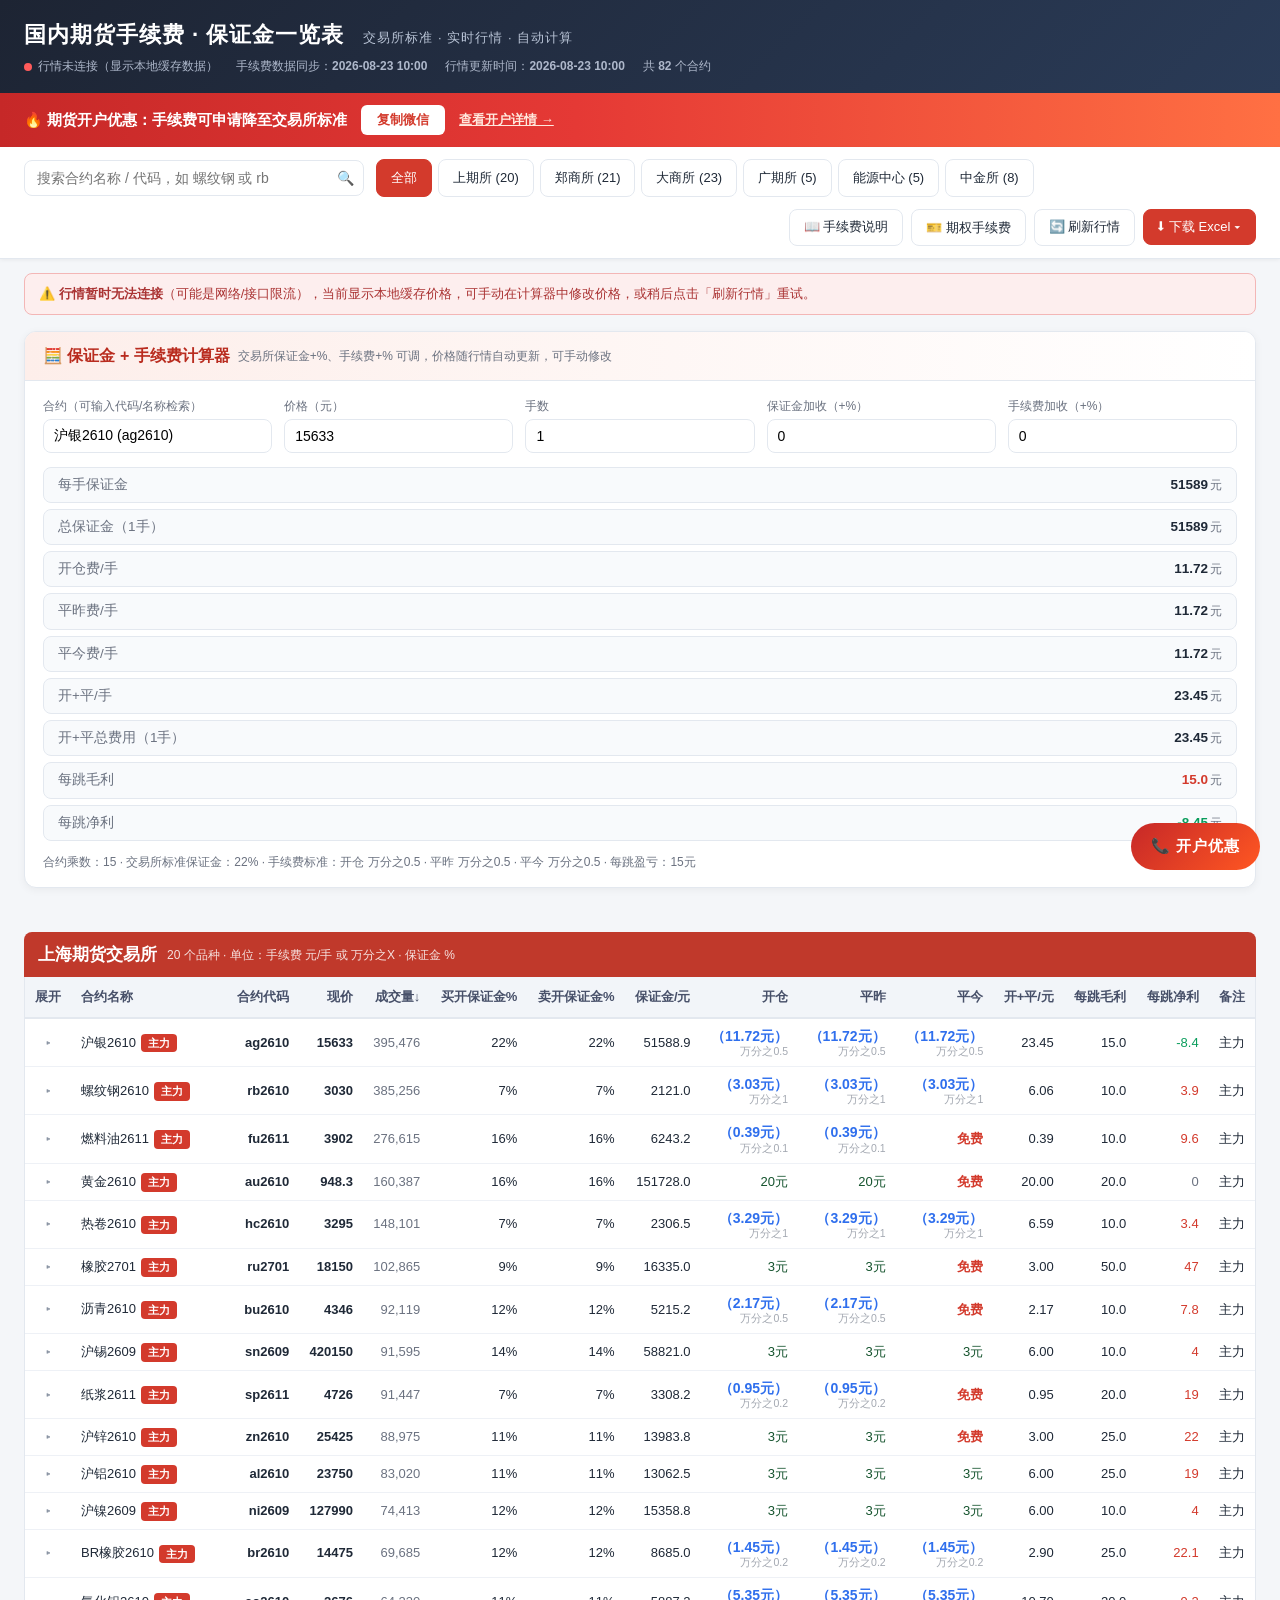
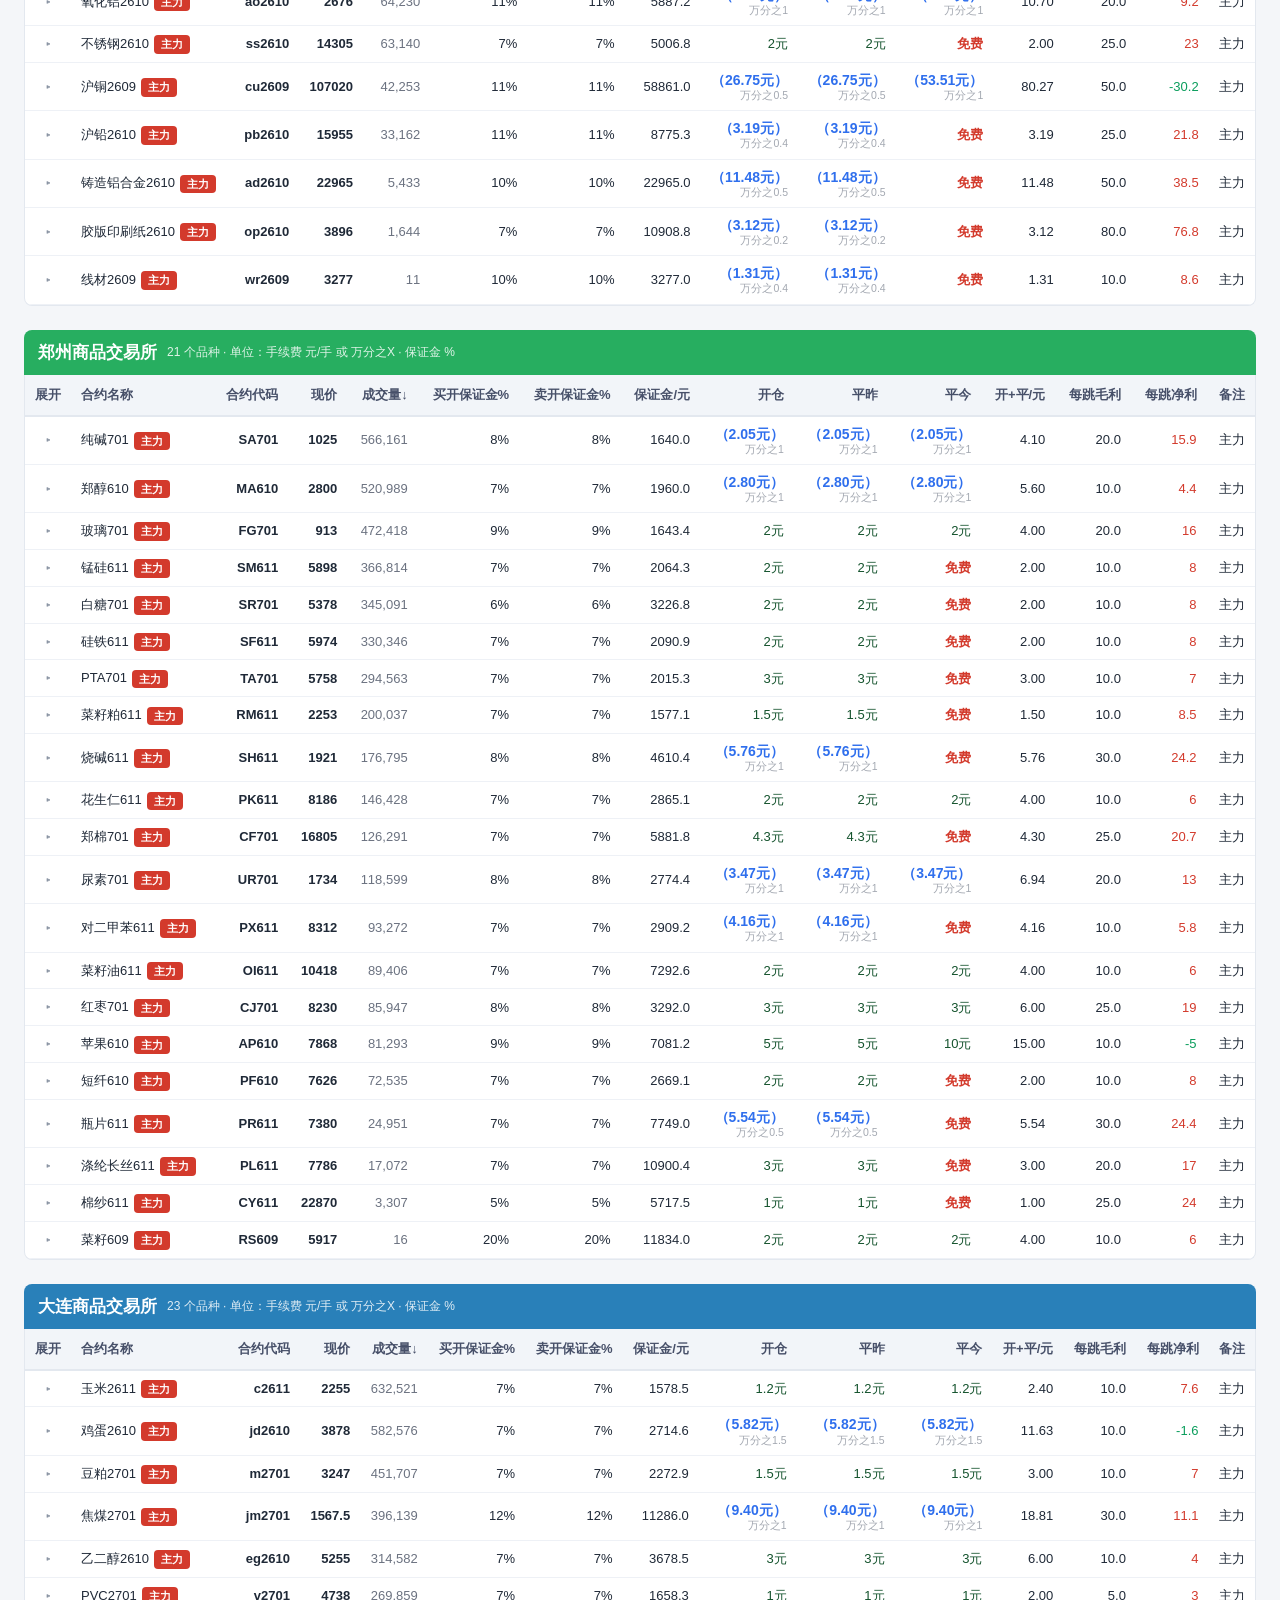
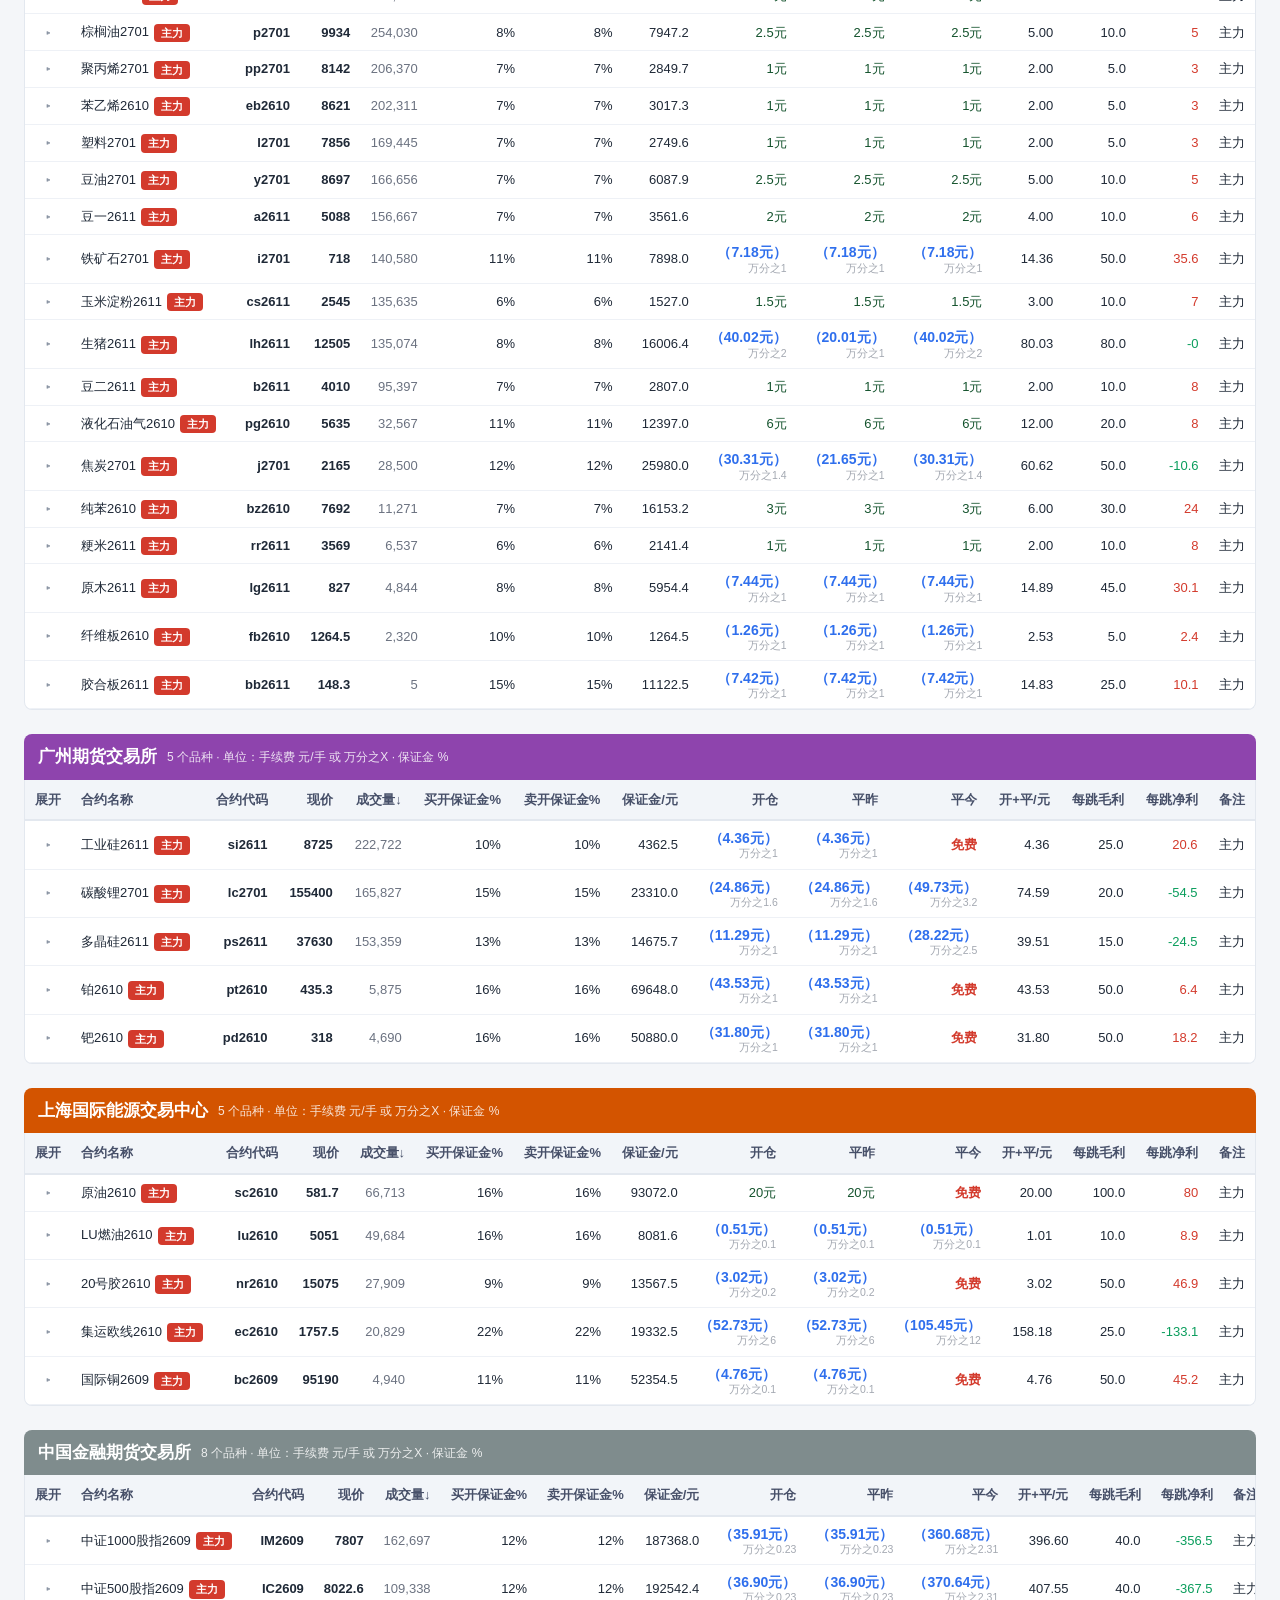
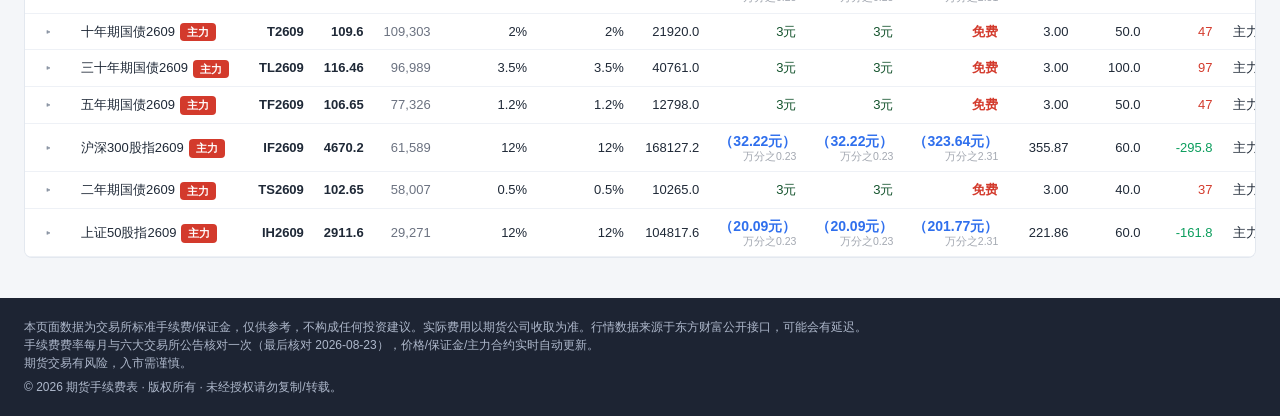
==== index.html @ a0f579a3 "Add files via upload" ====
﻿<!DOCTYPE html>
<html lang="zh-CN">
<head>
<meta charset="UTF-8">
<meta name="viewport" content="width=device-width, initial-scale=1.0">
<title>国内期货手续费与保证金实时计算 - 期货手续费一览表</title>
<link rel="stylesheet" href="css/style.css">
</head>
<body>

<header class="topbar">
  <div class="wrap">
    <h1>国内期货手续费 · 保证金一览表 <span class="sub">交易所标准 · 实时行情 · 自动计算</span></h1>
    <div class="meta">
      <span><span class="dot" id="quoteDot"></span><span id="quoteStatus">正在连接实时行情…</span></span>
      <span>手续费数据同步：<b id="feeSyncTime"></b></span>
      <span>行情更新时间：<b id="quoteSyncTime"></b></span>
      <span>共 <b id="totalCount"></b> 个合约</span>
    </div>
  </div>
</header>

<div class="promo">
  <div class="wrap">
    <span>🔥 <b>期货开户优惠</b>：手续费可申请降至交易所标准</span>
    <button class="wechat" data-copy-wechat="qhcg66" id="btnCopyWechat">复制微信</button>
    <span class="btn-more" id="btnOpenAd">查看开户详情 →</span>
  </div>
</div>

<div class="toolbar">
  <div class="wrap">
    <div class="search-box">
      <input type="text" id="searchInput" placeholder="搜索合约名称 / 代码，如 螺纹钢 或 rb">
      <span class="icon">🔍</span>
    </div>
    <div class="tabs" id="exchTabs">
      <div class="tab active" data-exch="all">全部</div>
    </div>
    <div class="right">
      <button class="btn" id="btnCalcMethod" title="手续费收取方式说明">📖 手续费说明</button>
      <a class="btn" href="options.html">🎫 期权手续费</a>
      <button class="btn" id="btnRefresh" title="立即刷新行情">🔄 刷新行情</button>
      <div class="dropdown-wrap">
        <button class="btn primary" id="btnExcel">⬇ 下载 Excel ▾</button>
        <div class="dropdown" id="excelMenu">
          <div class="drop-item" data-mode="main">仅主力合约 <small>（85 个）</small></div>
          <div class="drop-item" data-mode="all">全部合约 <small>（约 800+ 个）</small></div>
        </div>
      </div>
    </div>
  </div>
</div>

<div class="statusbar">
  <div class="notice" id="notice">
    说明：下表为<b>交易所标准</b>手续费与保证金，期货公司会加收一定比例；行情来自东方财富公开接口，价格/成交量自动刷新。
    点击每行行首的 <b>▸</b> 可展开/收起该品种的<b>全部合约月份</b>（同一品种各月份费率/乘数相同，保证金临近交割月可能上调，以交易所为准）。点击任意行可带入下方计算器。
  </div>
</div>

<section class="calc" id="calcSection">
  <div class="panel">
    <div class="panel-head">
      <span class="title">🧮 保证金 + 手续费计算器</span>
      <span class="desc">交易所保证金+%、手续费+% 可调，价格随行情自动更新，可手动修改</span>
    </div>
    <div class="panel-body">
      <div class="calc-grid">
        <div class="field combo-wrap">
          <label>合约（可输入代码/名称检索）</label>
          <input type="text" id="calcContractInput" placeholder="如：rb / 螺纹钢 / eb2611" autocomplete="off">
          <div class="combo-list" id="calcComboList"></div>
        </div>
        <div class="field">
          <label>价格（元）</label>
          <input type="number" id="calcPrice" step="any" placeholder="自动获取行情">
        </div>
        <div class="field">
          <label>手数</label>
          <input type="number" id="calcLots" value="1" min="1" step="1">
        </div>
        <div class="field">
          <label>保证金加收（+%）</label>
          <input type="number" id="calcMarginAdd" value="0" step="0.1">
        </div>
        <div class="field">
          <label>手续费加收（+%）</label>
          <input type="number" id="calcFeeAdd" value="0" step="0.1">
        </div>
      </div>
      <div class="calc-results" id="calcResults"></div>
      <div class="calc-info" id="calcInfo"></div>
    </div>
  </div>
</section>

<main id="main"></main>

<button class="float-btn" id="btnFloatAd">📞 开户优惠</button>

<div class="modal-mask" id="adModal">
  <div class="modal">
    <span class="close" data-close="adModal">×</span>
    <h3>🔥 期货开户优惠</h3>
    <p>添加微信备注「<b>开户</b>」，可申请：</p>
    <ul style="margin:0 0 12px 18px; line-height:1.9;">
      <li>手续费降至<b>交易所标准</b>附近</li>
      <li>VIP 费率开户，一对一服务</li>
      <li>办理速度快</li>
    </ul>
    <div class="wechat-row">
      <span>微信号：</span><span class="wx" id="adWechat">qhcg66</span>
      <button class="btn primary" data-copy-wechat="qhcg66">复制微信号</button>
    </div>
    <p>扫码加微信（备注“开户”）：</p>
    <img class="qr-img" id="adQr" src="img/qrcode.png" alt="微信二维码">
    <p style="color:#a33; font-size:12px;">※ 请把「qhcg66」和二维码图片替换成你的真实信息（在 index.html 中搜索“qhcg66”和“adQr”修改）。</p>
  </div>
</div>

<footer>
  <div class="wrap">
    <p>本页面数据为交易所标准手续费/保证金，仅供参考，不构成任何投资建议。实际费用以期货公司收取为准。行情数据来源于东方财富公开接口，可能会有延迟。</p>
    <p>手续费费率每月与六大交易所公告核对一次（最后核对 2026-08-23），价格/保证金/主力合约实时自动更新。</p>
    <p>期货交易有风险，入市需谨慎。</p>
<p style="margin-top:6px;">© 2026 期货手续费表 · 版权所有 · 未经授权请勿复制/转载。</p>
  </div>
</footer>

<!-- 手续费说明弹窗 -->
<div class="modal-mask" id="feeModal">
  <div class="modal">
    <span class="close" data-close="feeModal">×</span>
    <h3>期货手续费收取方式说明</h3>
    <p>国内期货手续费有两种收取方式：</p>
    <p><b>方式一：按成交手数收取（固定金额，单位：元/手）</b><br>
    例如苹果 AP 开仓每手 5 元，开 10 手就是 50 元，费用不随成交价变化。郑州商品交易所的合约基本都是这种方式。</p>
    <p><b>方式二：按成交金额的比例收取（万分之 X）</b><br>
    例如螺纹钢 rb 开仓按成交金额的万分之 1 收取：当前价 5000 元 × 10 吨/手 = 成交金额 50000 元 × 1/10000 = 5 元/手。价格越高，手续费越高。</p>
    <div class="formula">
      开仓费（按比例）= 最新价 × 合约乘数 × 费率（万分之 X）÷ 10000<br>
      保证金 = 最新价 × 合约乘数 × 保证金比例<br>
      每跳净利 = 每跳毛利（最小变动价位 × 合约乘数）−（开仓费 + 平今费）
    </div>
    <p>⚠️ <b>平今仓</b>（当天开、当天平）部分合约有优惠甚至免费（表中红色标注）；部分合约平今仓费率高于开仓。表中“开+平/元”按开仓 + 平今仓计算。</p>
    <p>⚠️ 表中为<b>交易所标准</b>费率，期货公司通常在此基础上加收（如手续费 +X%、保证金 +X%），可通过上方计算器模拟加收后的费用。</p>
  </div>
</div>

<script src="js/data.js"></script>
<script src="js/app.js"></script>
</body>
</html>
---- css/style.css ----
﻿/* ================= 基础 ================= */
* { margin:0; padding:0; box-sizing:border-box; }
:root{
  --bg:#f4f6f9; --card:#ffffff; --border:#e3e8ef; --text:#1f2937; --muted:#6b7280;
  --primary:#d33a2c; --primary-dark:#b92c1f; --accent:#e8a13a;
  --up:#d33a2c; --down:#0a9d5c; --red:#d33a2c; --blue:#2f6fed;
  --header-bg:#1d2433;
}
html{ scroll-behavior:smooth; }
body{
  font-family:"PingFang SC","Microsoft YaHei","Hiragino Sans GB","Helvetica Neue",Arial,sans-serif;
  background:var(--bg); color:var(--text); font-size:14px; line-height:1.5;
}
a{ color:var(--blue); text-decoration:none; }
a:hover{ text-decoration:underline; }

/* ================= 顶部导航 ================= */
.topbar{
  background:linear-gradient(135deg,#1d2433 0%,#2a3b57 100%);
  color:#fff; padding:18px 24px;
}
.topbar .wrap{ max-width:1500px; margin:0 auto; }
.topbar h1{ font-size:22px; font-weight:700; letter-spacing:1px; }
.topbar h1 .sub{ font-size:13px; font-weight:400; color:#b9c4d6; margin-left:12px; }
.topbar .meta{ margin-top:6px; font-size:12px; color:#aeb8cb; display:flex; gap:18px; flex-wrap:wrap; }
.topbar .meta .dot{ display:inline-block; width:8px; height:8px; border-radius:50%; background:#f5c542; margin-right:6px; vertical-align:middle; }
.topbar .meta .dot.ok{ background:#3ddc84; }
.topbar .meta .dot.err{ background:#ff5b5b; }

/* ================= 工具栏 ================= */
.toolbar{
  background:var(--card); border-bottom:1px solid var(--border);
  padding:12px 24px;
  box-shadow:0 1px 4px rgba(0,0,0,.06);
}
.toolbar .wrap{ max-width:1500px; margin:0 auto; display:flex; gap:12px; flex-wrap:wrap; align-items:center; }
.search-box{ position:relative; flex:1 1 260px; max-width:340px; }
.search-box input{
  width:100%; padding:9px 34px 9px 12px; border:1px solid var(--border); border-radius:8px;
  font-size:14px; outline:none; transition:border .2s;
}
.search-box input:focus{ border-color:var(--primary); }
.search-box .icon{ position:absolute; right:10px; top:50%; transform:translateY(-50%); color:#9aa3af; }
.tabs{ display:flex; gap:6px; flex-wrap:wrap; }
.tabs .tab{
  padding:8px 14px; border:1px solid var(--border); border-radius:8px; cursor:pointer;
  background:#fff; font-size:13px; color:var(--text); transition:all .15s; user-select:none;
}
.tabs .tab:hover{ border-color:var(--primary); color:var(--primary); }
.tabs .tab.active{ background:var(--primary); border-color:var(--primary); color:#fff; }
.toolbar .right{ margin-left:auto; display:flex; gap:8px; flex-wrap:wrap; }
.btn{
  padding:8px 14px; border-radius:8px; border:1px solid var(--border); cursor:pointer;
  font-size:13px; background:#fff; color:var(--text); transition:all .15s; white-space:nowrap;
}
.btn:hover{ border-color:var(--primary); color:var(--primary); }
.btn.primary{ background:var(--primary); border-color:var(--primary); color:#fff; }
.btn.primary:hover{ background:var(--primary-dark); color:#fff; }

/* ================= 状态条 ================= */
.statusbar{ max-width:1500px; margin:14px auto 0; padding:0 24px; }
.statusbar .notice{
  background:#fff8e6; border:1px solid #f0d79a; color:#8a6d1a; border-radius:8px;
  padding:10px 14px; font-size:13px;
}
.statusbar .notice.error{ background:#fdeeee; border-color:#f3b6b6; color:#a33; }
.statusbar .notice.ok{ background:#eafaf1; border-color:#a7e3c2; color:#1b7f4f; }

/* ================= 计算器 ================= */
.calc{
  max-width:1500px; margin:16px auto 0; padding:0 24px;
}
.calc .panel{
  background:var(--card); border:1px solid var(--border); border-radius:12px;
  box-shadow:0 2px 8px rgba(0,0,0,.05); overflow:hidden;
}
.calc .panel-head{
  background:linear-gradient(90deg,#fdeeea,#fff);
  padding:12px 18px; border-bottom:1px solid var(--border);
  display:flex; align-items:center; gap:8px;
}
.calc .panel-head .title{ font-size:16px; font-weight:700; color:var(--primary-dark); }
.calc .panel-head .desc{ font-size:12px; color:var(--muted); }
.calc .panel-body{ padding:16px 18px; }
.calc-grid{ display:grid; grid-template-columns:repeat(auto-fit,minmax(150px,1fr)); gap:12px; }
.field label{ display:block; font-size:12px; color:var(--muted); margin-bottom:4px; }
.field input, .field select{
  width:100%; padding:8px 10px; border:1px solid var(--border); border-radius:8px; font-size:14px; outline:none;
}
.field input:focus, .field select:focus{ border-color:var(--primary); }
.calc-results{
  margin-top:14px; display:flex; flex-direction:column; gap:6px;
}
.calc-results .rrow{
  display:flex; justify-content:space-between; align-items:center;
  padding:7px 14px; background:#f8fafc; border:1px solid var(--border);
  border-radius:8px; font-size:13.5px;
}
.calc-results .rk{ color:var(--muted); }
.calc-results .rv{ font-weight:700; color:var(--text); }
.calc-results .rv.up{ color:var(--up); }
.calc-results .rv.profit{ color:var(--up); }
.calc-results .rv.loss{ color:var(--down); }
.calc-results .rv.neg{ color:var(--down); }
.calc-results .rv .unit{ font-size:12px; font-weight:400; color:var(--muted); margin-left:2px; }
.calc-info{ margin-top:12px; font-size:12px; color:var(--muted); }

/* ================= 表格 ================= */
main{ max-width:1500px; margin:0 auto; padding:20px 24px 40px; }
.exchange-block{ margin-top:24px; }
.exchange-block .ex-title{
  font-size:17px; font-weight:700; padding:10px 14px; color:#fff; border-radius:8px 8px 0 0;
  display:flex; align-items:center; gap:10px;
}
.exchange-block .ex-title .count{ font-size:12px; font-weight:400; opacity:.85; }
.exchange-block:nth-of-type(1) .ex-title{ background:#c0392b; }
.exchange-block:nth-of-type(2) .ex-title{ background:#27ae60; }
.exchange-block:nth-of-type(3) .ex-title{ background:#2980b9; }
.exchange-block:nth-of-type(4) .ex-title{ background:#8e44ad; }
.exchange-block:nth-of-type(5) .ex-title{ background:#d35400; }
.exchange-block:nth-of-type(6) .ex-title{ background:#7f8c8d; }

.table-wrap{ overflow-x:auto; background:var(--card); border:1px solid var(--border); border-top:none; border-radius:0 0 8px 8px; }
table{ width:100%; border-collapse:collapse; font-size:13px; white-space:nowrap; }
thead th{
  background:#f2f5f9; color:#475069; font-weight:600; padding:10px 10px;
  border-bottom:2px solid var(--border); text-align:right;
}
thead th:first-child, thead th:nth-child(2){ text-align:left; }
tbody td{ padding:8px 10px; border-bottom:1px solid #eef1f6; text-align:right; }
tbody td:first-child, tbody td:nth-child(2){ text-align:left; }
tbody tr:hover{ background:#f6f9ff; }
tbody tr.selected{ background:#fff2ef; }
tbody tr.cursor{ cursor:pointer; }
.fee-rate{ display:block; font-size:10.5px; color:#a3a8b1; line-height:1.25; font-weight:400; }
.fee-amt{ display:block; font-size:14px; font-weight:700; color:var(--blue); line-height:1.3; }
.fee-free{ color:var(--red); font-weight:700; }
.fee-fixed{ color:#14532d; }
.main-badge, .sub-badge{
  display:inline-block; vertical-align:middle; text-align:center;
  color:#fff; font-size:11px; line-height:1.5; font-weight:600;
  padding:1px 7px; border-radius:4px; margin-left:5px;
}
.main-badge{ background:var(--primary); }
.sub-badge{ background:#9aa3af; }
.neg{ color:var(--down); }
.pos{ color:var(--up); }
.profit{ color:var(--up); }
.loss{ color:var(--down); }
.zero{ color:var(--muted); }
td.flash-price{ animation:flash 1.2s ease; }
tr.flash-price{ animation:flash 1.2s ease; }
@keyframes flash{ 0%{background:#ffe3d6;} 100%{background:transparent;} }
.vol{ color:var(--muted); }
.price-now{ font-weight:600; }
.empty-tip{ padding:30px; text-align:center; color:var(--muted); }

/* ================= 弹窗 ================= */
.modal-mask{
  position:fixed; inset:0; background:rgba(15,23,42,.5); display:none; align-items:flex-start;
  justify-content:center; z-index:100; padding:40px 16px; overflow-y:auto;
}
.modal-mask.show{ display:flex; }
.modal{
  background:#fff; border-radius:12px; max-width:760px; width:100%; padding:24px;
  box-shadow:0 10px 40px rgba(0,0,0,.2);
}
.modal h3{ font-size:18px; margin-bottom:12px; }
.modal p{ margin-bottom:10px; font-size:14px; color:#374151; }
.modal .close{ float:right; cursor:pointer; font-size:20px; color:var(--muted); }
.modal table{ font-size:13px; }
.modal table td, .modal table th{ padding:6px 10px; border:1px solid var(--border); text-align:left; }
.modal .formula{
  background:#f6f8fb; border:1px solid var(--border); border-radius:8px; padding:10px 14px;
  font-family:Consolas,Menlo,monospace; font-size:13px; margin:8px 0;
}

/* ================= 页脚 ================= */
footer{
  background:var(--header-bg); color:#aeb8cb; padding:20px 24px; font-size:12px;
}
footer .wrap{ max-width:1500px; margin:0 auto; }
footer a{ color:#cfd8ea; }

@media (max-width:760px){
  .topbar h1{ font-size:18px; }
  .toolbar{ position:static; }
}




/* ================= 展开/收起 ================= */
.expand-cell{ width:36px; text-align:center !important; }
.expand-btn{
  cursor:pointer; user-select:none; font-size:13px; color:#8a94a3;
  display:inline-block; padding:2px 7px; border-radius:5px; line-height:1.2;
}
.expand-btn:hover{ background:#e9eef5; color:var(--primary); }
.expand-row td{ padding:8px 12px; background:#fafcff; border-bottom:1px solid #eef1f6; }
.sub-wrap{ overflow-x:auto; }
.sub-table{ width:100%; border-collapse:collapse; font-size:12.5px; white-space:nowrap; }
.sub-table thead th{
  background:#e9eef5; color:#475069; font-weight:600; padding:7px 9px;
  border-bottom:1px solid #d7dfea; text-align:right;
}
.sub-table thead th:first-child, .sub-table thead th:nth-child(2){ text-align:left; }
.sub-table td{ padding:6px 9px; border-bottom:1px solid #eef1f6; text-align:right; }
.sub-table td:first-child, .sub-table td:nth-child(2){ text-align:left; }
.sub-table tbody tr:hover{ background:#f2f7ff; }
.sub-table tbody tr.cursor{ cursor:pointer; }

/* ================= 合约检索下拉 ================= */
.combo-wrap{ position:relative; }
.combo-list{
  position:absolute; top:100%; left:0; right:0; margin-top:2px; z-index:80;
  background:#fff; border:1px solid var(--border); border-radius:8px;
  max-height:280px; overflow-y:auto; display:none;
  box-shadow:0 8px 24px rgba(0,0,0,.12);
}
.combo-list.show{ display:block; }
.combo-item{
  display:flex; gap:10px; align-items:center; padding:8px 12px; cursor:pointer; font-size:13px;
}
.combo-item:hover{ background:#f0f5ff; }
.combo-item .cc{ font-weight:700; color:var(--primary); min-width:70px; }
.combo-item .cn{ color:var(--muted); }
.combo-empty{ padding:12px; color:var(--muted); font-size:13px; text-align:center; }

/* ================= Excel 下载下拉 ================= */
.dropdown-wrap{ position:relative; }
.dropdown{
  position:absolute; right:0; top:calc(100% + 4px); min-width:200px; z-index:70;
  background:#fff; border:1px solid var(--border); border-radius:8px; display:none;
  box-shadow:0 8px 24px rgba(0,0,0,.12); overflow:hidden;
}
.dropdown.show{ display:block; }
.drop-item{ padding:10px 14px; font-size:13px; cursor:pointer; white-space:nowrap; }
.drop-item:hover{ background:#f0f5ff; color:var(--primary); }
.drop-item + .drop-item{ border-top:1px solid #eef1f6; }
.drop-item small{ color:var(--muted); }

/* ================= 手机端适配 ================= */
@media (max-width:820px){
  body{ font-size:13px; }
  .topbar{ padding:12px 14px; }
  .topbar h1{ font-size:17px; }
  .topbar h1 .sub{ display:none; }
  .toolbar{ padding:10px 14px; }
  .toolbar .right{ width:100%; }
  .btn{ padding:7px 10px; font-size:12.5px; }
  .tabs .tab{ padding:6px 10px; font-size:12px; }
  main{ padding:12px 10px 30px; }
  .statusbar, .calc{ padding:0 10px; }
  .calc-grid{ grid-template-columns:1fr 1fr; }
  .combo-list{ max-height:220px; }

  /* ===== 手机端卡片布局：每合约一张卡片，字段上下排列，无需横向拖动 ===== */
  .table-wrap, .sub-wrap{ overflow:visible; }
  .main-table thead, .sub-table thead{ display:none; }
  .main-table, .sub-table, .main-table tbody, .sub-table tbody,
  .main-table tr, .sub-table tr, .main-table td, .sub-table td{ display:block; width:100%; box-sizing:border-box; }
  .main-table tbody tr, .sub-table tbody tr{
    position:relative; background:#fff; border:1px solid var(--border); border-radius:10px;
    margin:0 0 9px; padding:9px 12px; box-shadow:0 1px 3px rgba(0,0,0,.05);
  }
  .main-table tbody tr.selected{ border-color:var(--primary); }
  .main-table td, .sub-table td{
    display:flex; justify-content:space-between; align-items:center; gap:10px;
    padding:3px 0; border:none; text-align:right; white-space:normal;
  }
  .main-table td::before, .sub-table td::before{
    content:attr(data-label); color:var(--muted); font-size:11px; flex:0 0 auto;
  }
  .main-table td.expand-cell{ position:absolute; top:6px; right:8px; width:auto; padding:0; }
  .main-table td.expand-cell::before{ content:""; }
  .main-table td.cell-name{ display:block; text-align:left; font-size:15px; font-weight:700; padding-right:36px; }
  .main-table td.cell-name::before{ content:""; }
  .sub-table td.cell-name{ font-size:13.5px; }
  .main-table tr.expand-row, .sub-table tr.expand-row{
    border:none; background:transparent; box-shadow:none; border-radius:0;
    padding:0; margin:0 0 8px;
  }
  .expand-row > td{ padding:0; background:transparent; border:none; }
  .expand-row td::before{ content:""; }
  .main-table td.empty-tip, .sub-table td.empty-tip{ display:block; text-align:center; }
  .main-table td.empty-tip::before, .sub-table td.empty-tip::before{ content:""; }
  .fee-amt{ font-size:12.5px; }
  .fee-rate{ font-size:9.5px; }
}


/* ================= 开户广告 ================= */
@keyframes promoGlow{
  from{ box-shadow:0 0 6px rgba(255,70,60,.4); }
  to{ box-shadow:0 0 22px rgba(255,110,80,.85); }
}
.promo{
  background:linear-gradient(90deg,#c62828 0%,#e53935 45%,#ff7043 100%);
  color:#fff; padding:12px 24px; font-size:15px; font-weight:600;
  animation:promoGlow 2s ease-in-out infinite alternate;
}
.promo .wrap{ max-width:1500px; margin:0 auto; display:flex; align-items:center; gap:14px; flex-wrap:wrap; }
.promo b{ font-size:15px; }
.promo .wechat{
  background:#fff; color:#d33a2c; border:none; border-radius:6px;
  padding:6px 16px; font-size:13px; font-weight:700; cursor:pointer;
}
.promo .wechat:hover{ background:#fff1ec; }
.promo .btn-more{ color:#ffe8dd; font-size:13px; cursor:pointer; text-decoration:underline; white-space:nowrap; }

@keyframes floatPulse{
  0%,100%{ transform:scale(1); box-shadow:0 6px 22px rgba(211,58,44,.45); }
  50%{ transform:scale(1.08); box-shadow:0 8px 32px rgba(255,80,60,.7); }
}
.float-btn{
  position:fixed; right:20px; bottom:30px; z-index:90;
  background:linear-gradient(135deg,#c62828,#ff5722); color:#fff;
  padding:14px 20px; border-radius:30px; border:none; cursor:pointer;
  font-size:15px; font-weight:800; letter-spacing:1px;
  display:flex; align-items:center; gap:7px;
  animation:floatPulse 1.8s ease-in-out infinite;
}

.modal .qr-img{ width:200px; height:200px; object-fit:contain; border:1px solid var(--border); border-radius:8px; background:#fff; }
.modal .wechat-row{ display:flex; align-items:center; gap:10px; margin:8px 0; }
.modal .wechat-row .wx{ font-size:16px; color:var(--primary-dark); font-weight:700; }

@media (max-width:820px){
  .promo{ padding:8px 14px; font-size:12.5px; }
  .promo b{ font-size:13px; }
  .promo .wechat{ padding:5px 12px; font-size:12px; }
  .float-btn{ right:12px; bottom:16px; padding:11px 14px; font-size:13px; }
  .fee-amt{ font-size:12.5px; }
}








/* ================= 数据维护说明（期权页） ================= */
.maintain{ max-width:1500px; margin:14px auto 0; padding:0 24px; }
.maintain .panel{ background:var(--card); border:1px solid var(--border); border-radius:12px; overflow:hidden; box-shadow:0 2px 8px rgba(0,0,0,.05); }
.maintain .panel-head{ background:linear-gradient(90deg,#e8f1fb,#fff); padding:10px 16px; font-size:14px; font-weight:700; border-bottom:1px solid var(--border); }
.maintain .panel-body{ padding:12px 16px; font-size:13px; color:var(--text); }
.maintain .grid{ display:flex; flex-wrap:wrap; gap:14px 32px; }
.maintain .grid .item b{ display:block; font-size:12px; color:#7a8699; font-weight:600; margin-bottom:3px; }
.maintain .grid .item span{ font-size:14px; font-weight:700; }
.maintain .grid .item span.warn{ color:var(--red); }
.maintain .log{ margin-top:12px; border-top:1px dashed var(--border); padding-top:10px; }
.maintain .log p{ margin:0 0 4px; }
.maintain .log table{ width:100%; border-collapse:collapse; font-size:12.5px; margin-top:6px; }
.maintain .log th,.maintain .log td{ text-align:left; padding:5px 8px; border-bottom:1px solid var(--border); vertical-align:top; line-height:1.6; }
.maintain .log th{ color:#7a8699; font-weight:600; white-space:nowrap; }
.maintain .log td:first-child{ white-space:nowrap; color:var(--blue); font-weight:600; }
@media (max-width:720px){ .maintain{ padding:0 12px; } }
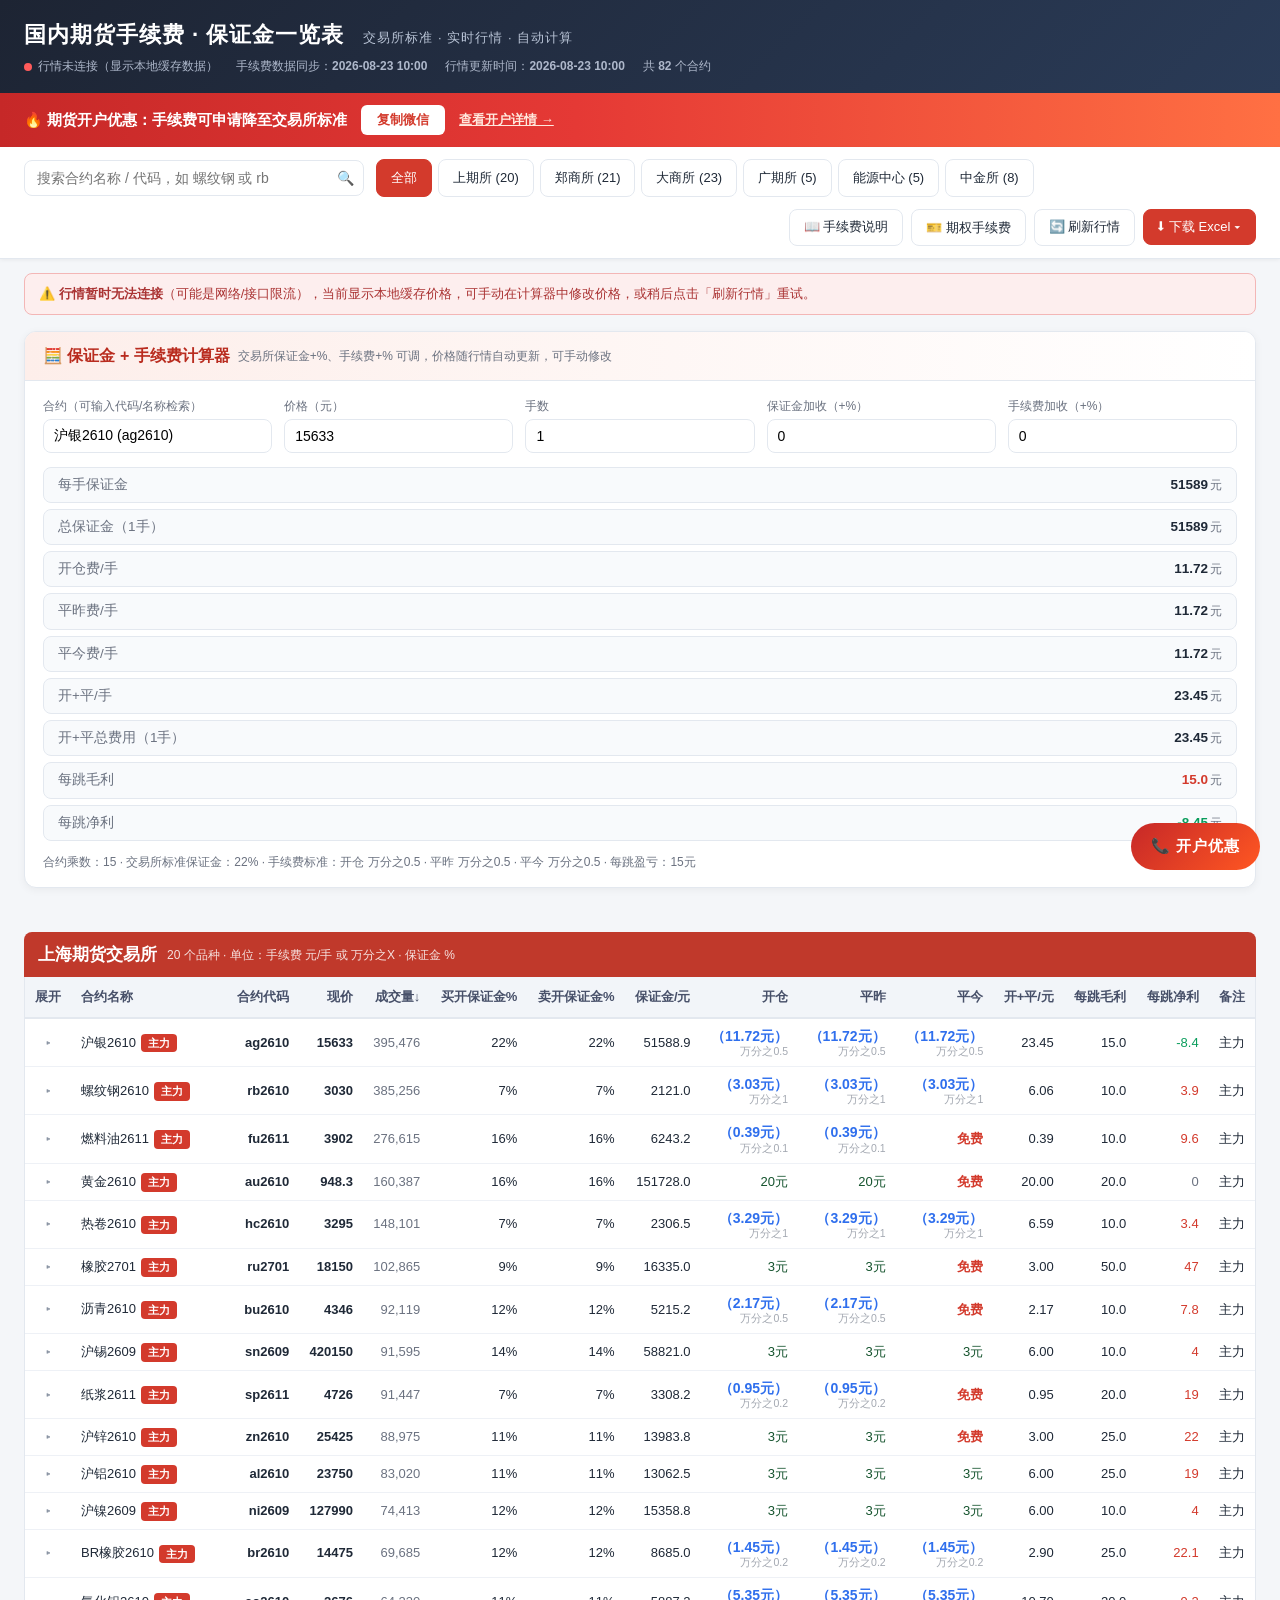
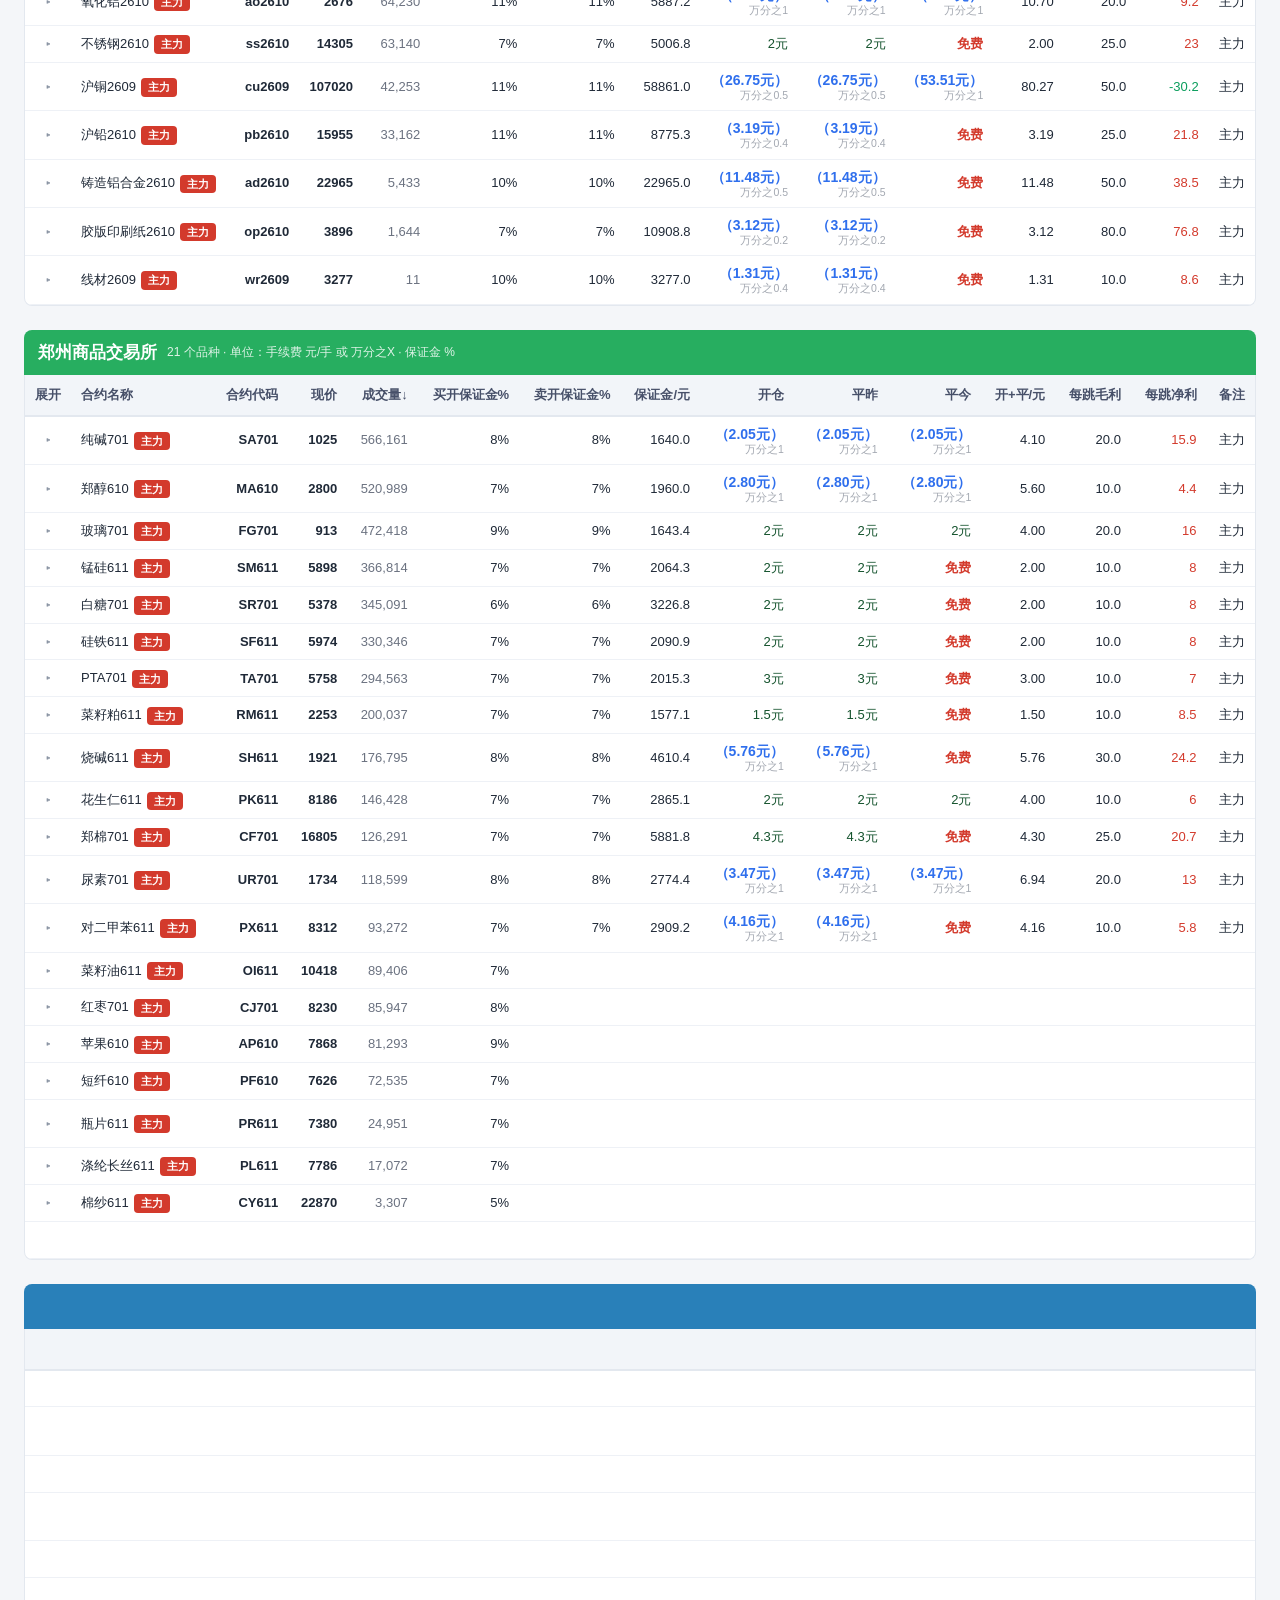
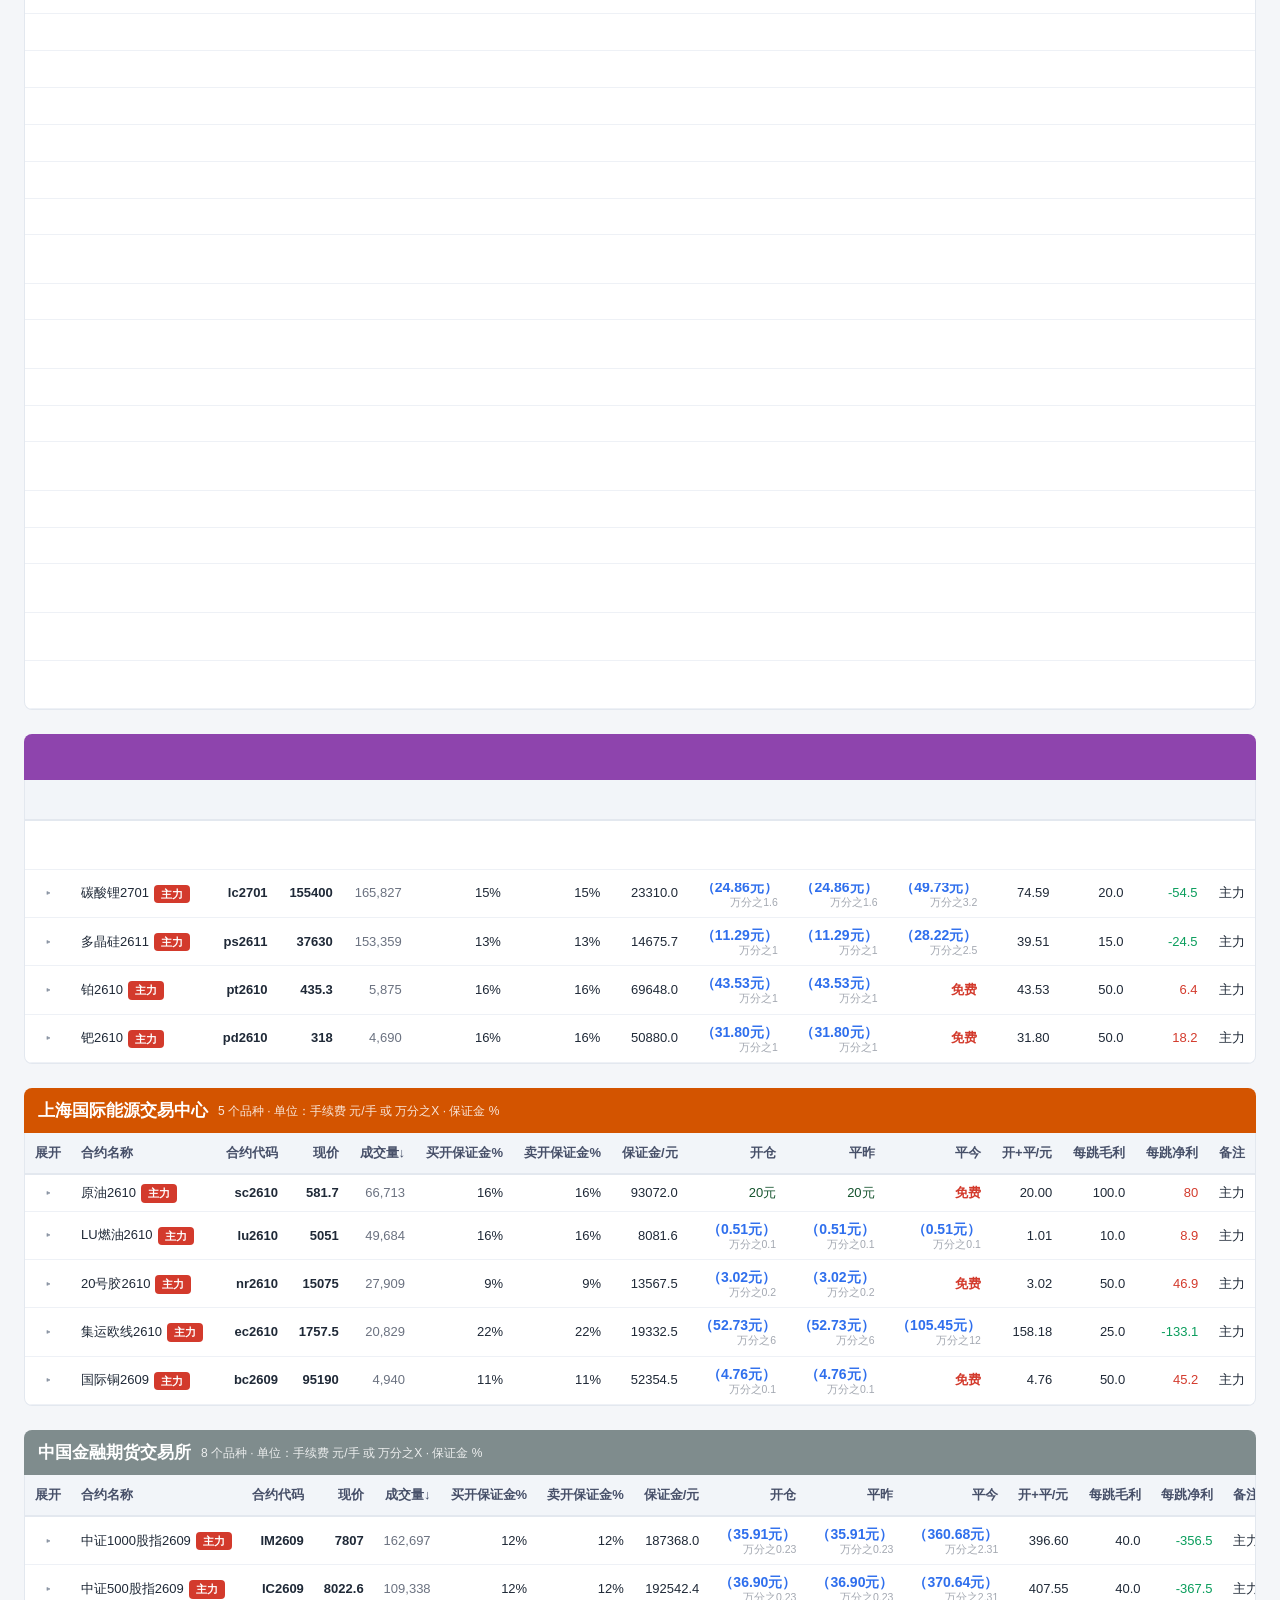
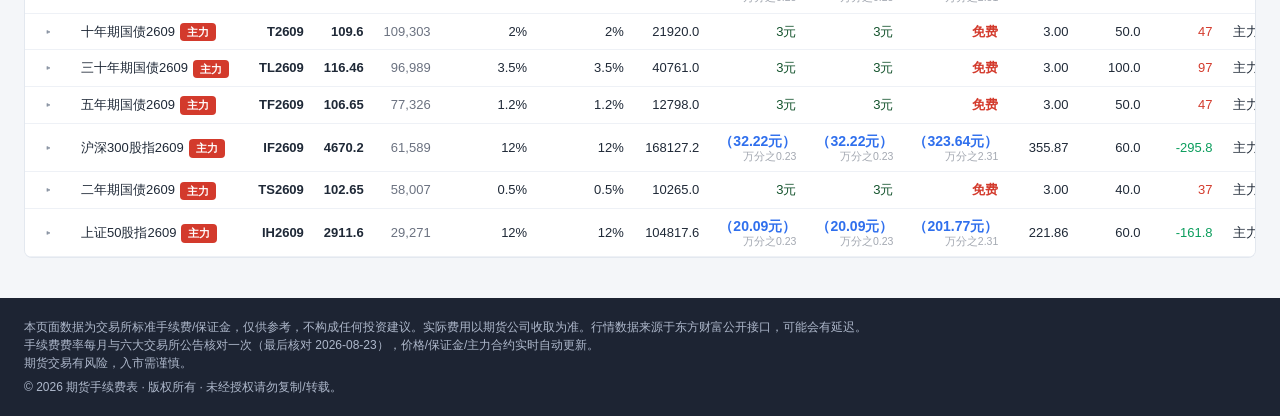
==== commit dc8938a8: "Add files via upload" ====
--- a/index.html
+++ b/index.html
@@ -4,7 +4,7 @@
 <meta charset="UTF-8">
 <meta name="viewport" content="width=device-width, initial-scale=1.0">
 <title>国内期货手续费与保证金实时计算 - 期货手续费一览表</title>
-<link rel="stylesheet" href="css/style.css">
+<link rel="stylesheet" href="css/style.css?v=20260823c">
 </head>
 <body>
 
@@ -148,8 +148,8 @@
   </div>
 </div>
 
-<script src="js/data.js"></script>
-<script src="js/app.js"></script>
+<script src="js/data.js?v=20260823c"></script>
+<script src="js/app.js?v=20260823c"></script>
 </body>
 </html>
 
--- a/css/style.css
+++ b/css/style.css
@@ -357,3 +357,18 @@
 .maintain .log th{ color:#7a8699; font-weight:600; white-space:nowrap; }
 .maintain .log td:first-child{ white-space:nowrap; color:var(--blue); font-weight:600; }
 @media (max-width:720px){ .maintain{ padding:0 12px; } }
+
+/* ================= 期权表：品种名 + 备注小字（不占列宽） ================= */
+.opt-name{ display:block; font-weight:600; line-height:1.3; }
+.opt-rem{ display:block; font-size:11px; color:#7a8699; font-weight:400; line-height:1.3; margin-top:2px; }
+
+/* ================= 期权表：手机端一屏看全（尽量不横向拖动） ================= */
+@media (max-width:760px){
+  .table-wrap table{ font-size:11px; white-space:normal; }
+  .table-wrap th, .table-wrap td{ padding:6px 4px; }
+  .table-wrap th:first-child, .table-wrap td:first-child{ min-width:80px; }
+  .table-wrap th:nth-child(2), .table-wrap td:nth-child(2){ width:38px; }
+  .table-wrap th:last-child, .table-wrap td:last-child{ padding-right:8px; }
+  .ex-title{ padding:9px 12px; }
+  .ex-title .count{ font-size:10.5px; }
+}
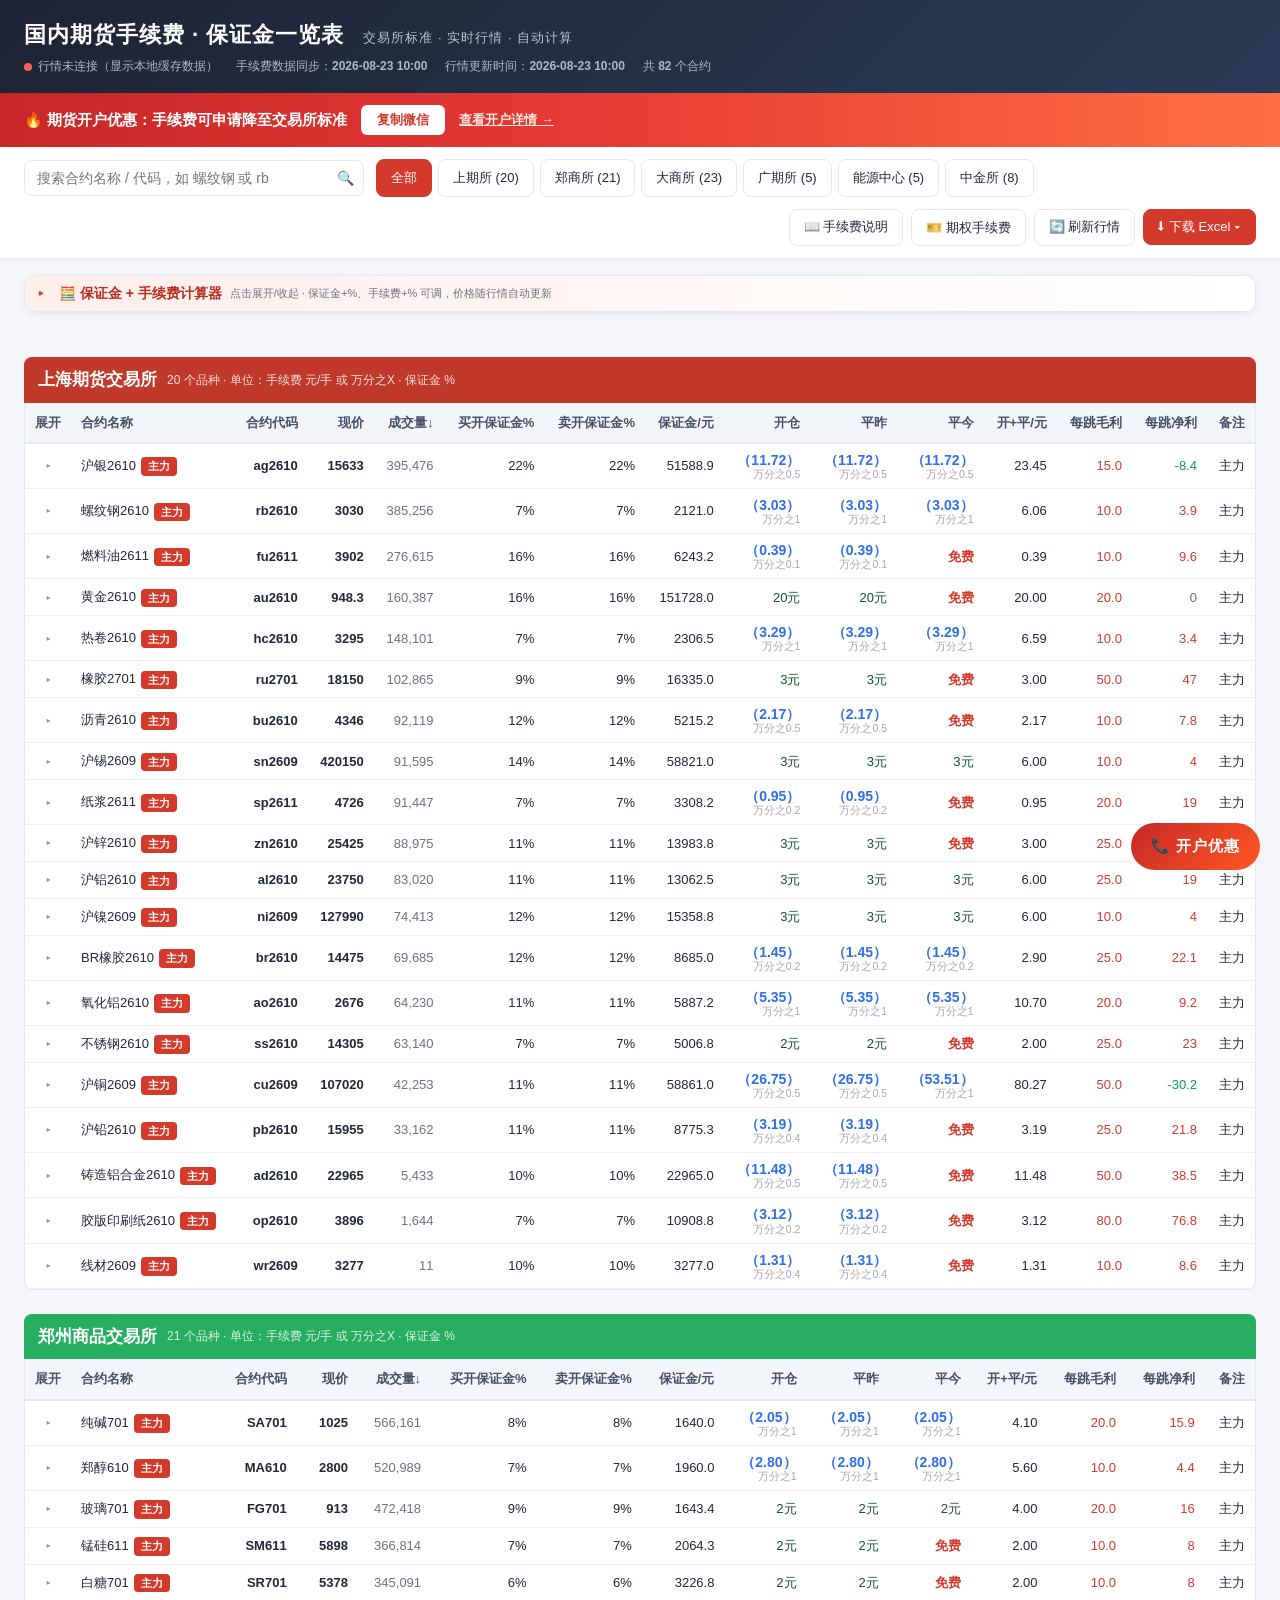
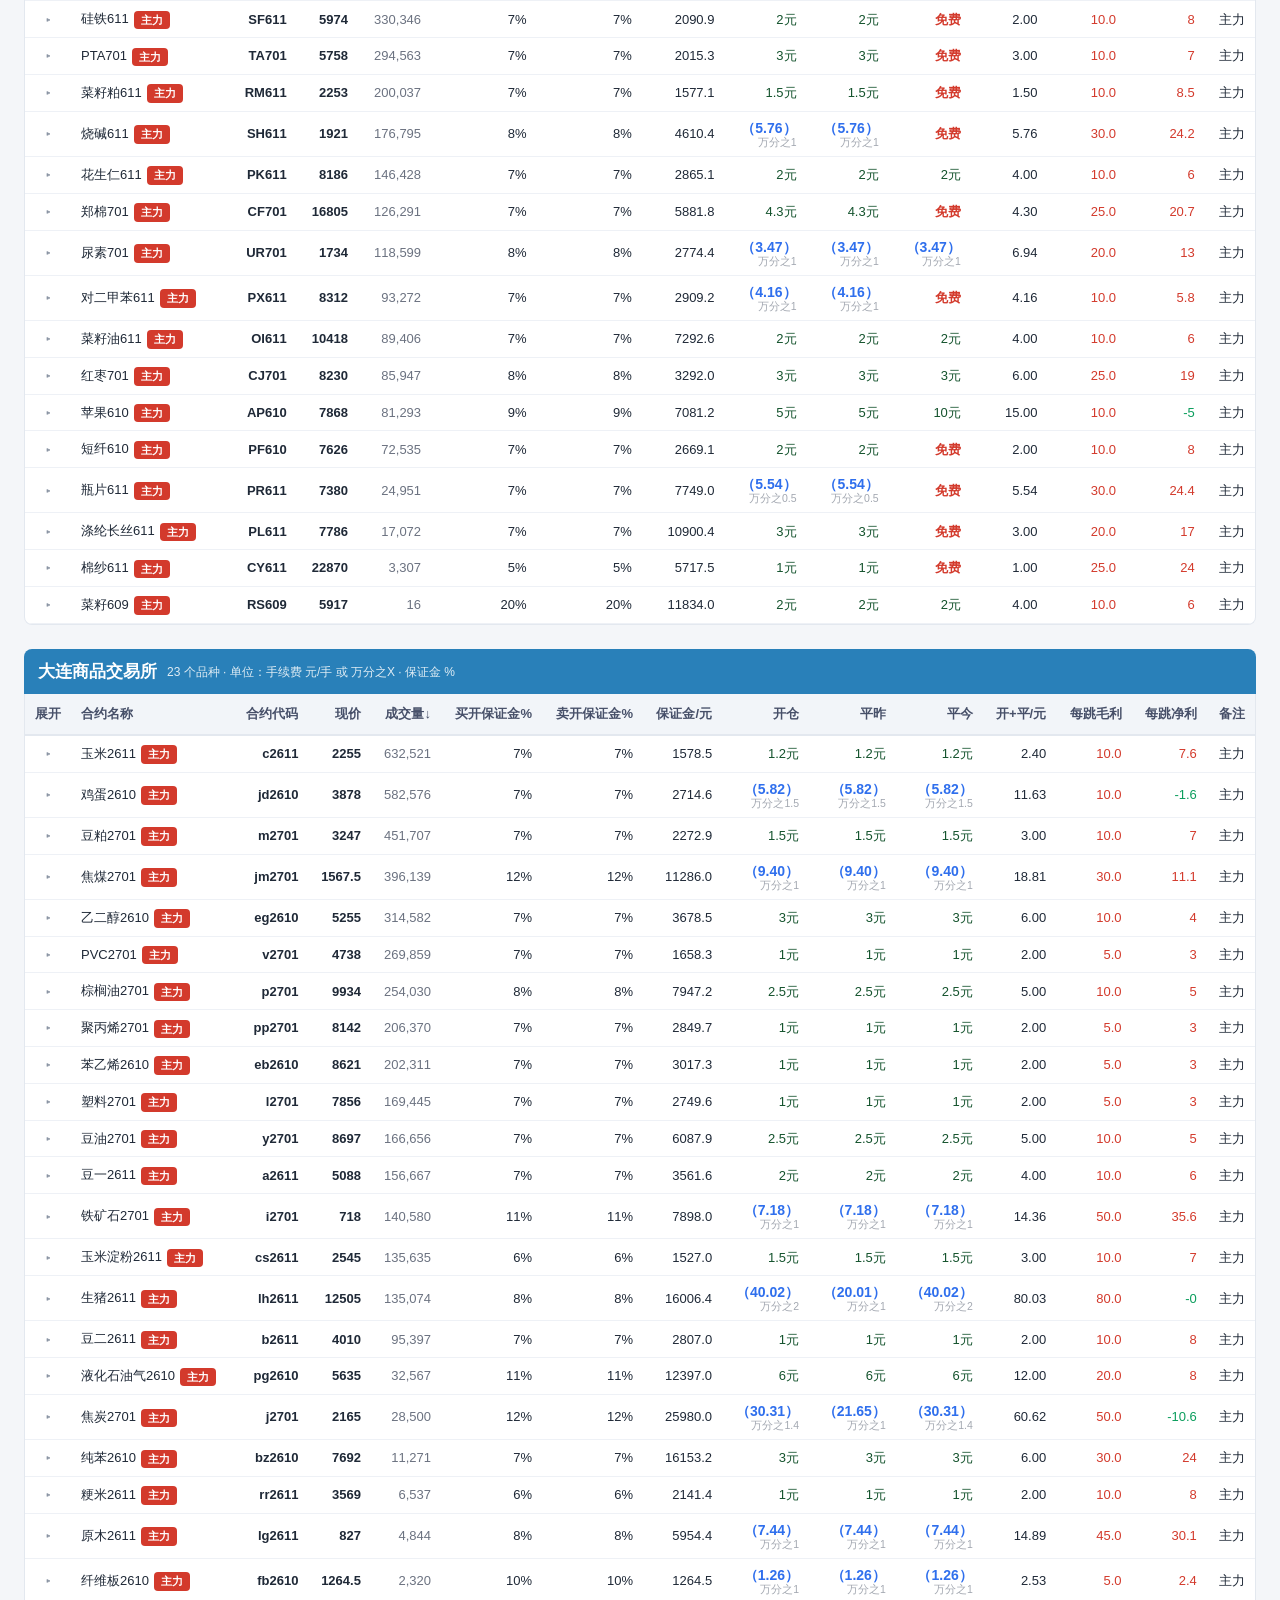
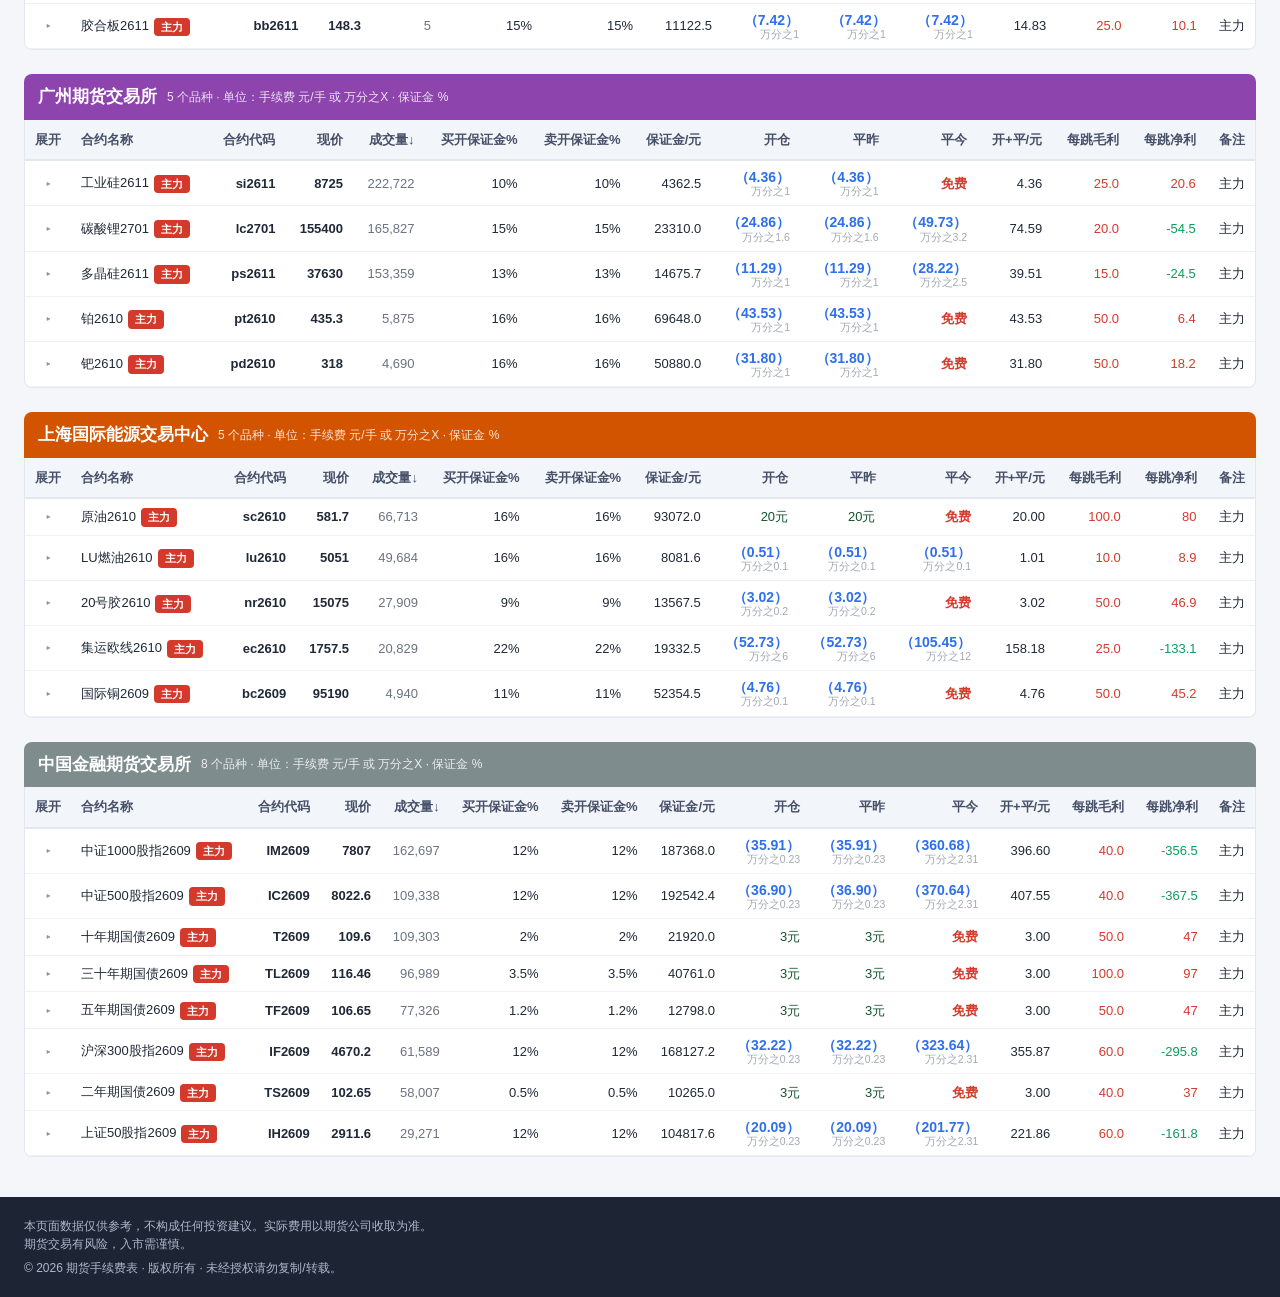
==== commit 46d66ae4: "Add files via upload" ====
--- a/index.html
+++ b/index.html
@@ -4,7 +4,7 @@
 <meta charset="UTF-8">
 <meta name="viewport" content="width=device-width, initial-scale=1.0">
 <title>国内期货手续费与保证金实时计算 - 期货手续费一览表</title>
-<link rel="stylesheet" href="css/style.css?v=20260823c">
+<link rel="stylesheet" href="css/style.css?v=20260823n">
 </head>
 <body>
 
@@ -52,24 +52,22 @@
   </div>
 </div>
 
-<div class="statusbar">
-  <div class="notice" id="notice">
-    说明：下表为<b>交易所标准</b>手续费与保证金，期货公司会加收一定比例；行情来自东方财富公开接口，价格/成交量自动刷新。
-    点击每行行首的 <b>▸</b> 可展开/收起该品种的<b>全部合约月份</b>（同一品种各月份费率/乘数相同，保证金临近交割月可能上调，以交易所为准）。点击任意行可带入下方计算器。
-  </div>
 </div>
 
 <section class="calc" id="calcSection">
   <div class="panel">
-    <div class="panel-head">
-      <span class="title">🧮 保证金 + 手续费计算器</span>
-      <span class="desc">交易所保证金+%、手续费+% 可调，价格随行情自动更新，可手动修改</span>
+    <div class="panel-head" id="calcHead" title="点击展开/收起计算器">
+      <span class="title"><span id="calcArrow" class="calc-arrow">▸</span> 🧮 保证金 + 手续费计算器</span>
+      <span class="desc">点击展开/收起 · 保证金+%、手续费+% 可调，价格随行情自动更新</span>
     </div>
     <div class="panel-body">
       <div class="calc-grid">
         <div class="field combo-wrap">
           <label>合约（可输入代码/名称检索）</label>
-          <input type="text" id="calcContractInput" placeholder="如：rb / 螺纹钢 / eb2611" autocomplete="off">
+          <div class="combo-input-wrap">
+            <input type="text" id="calcContractInput" placeholder="如：rb / 螺纹钢 / eb2611" autocomplete="off">
+            <button type="button" class="combo-clear" id="calcClear" title="一键清空">×</button>
+          </div>
           <div class="combo-list" id="calcComboList"></div>
         </div>
         <div class="field">
@@ -121,13 +119,25 @@
 
 <footer>
   <div class="wrap">
-    <p>本页面数据为交易所标准手续费/保证金，仅供参考，不构成任何投资建议。实际费用以期货公司收取为准。行情数据来源于东方财富公开接口，可能会有延迟。</p>
-    <p>手续费费率每月与六大交易所公告核对一次（最后核对 2026-08-23），价格/保证金/主力合约实时自动更新。</p>
+    <p>本页面数据仅供参考，不构成任何投资建议。实际费用以期货公司收取为准。</p>
     <p>期货交易有风险，入市需谨慎。</p>
 <p style="margin-top:6px;">© 2026 期货手续费表 · 版权所有 · 未经授权请勿复制/转载。</p>
   </div>
 </footer>
 
+<!-- 合约详情弹窗（手机端点品种查看完整信息） -->
+<div class="modal-mask" id="detailModal">
+  <div class="modal">
+    <span class="close" data-close="detailModal">×</span>
+    <h3 id="dtName">合约详情</h3>
+    <div id="dtBody" class="detail-body"></div>
+    <div style="margin-top:14px; display:flex; gap:10px; flex-wrap:wrap;">
+      <button class="btn primary" id="dtCalc">🧮 带入计算器</button>
+      <button class="btn" id="dtExpand">📚 该品种全部合约</button>
+      <button class="btn" data-close="detailModal">关闭</button>
+    </div>
+  </div>
+</div>
 <!-- 手续费说明弹窗 -->
 <div class="modal-mask" id="feeModal">
   <div class="modal">
@@ -148,8 +158,8 @@
   </div>
 </div>
 
-<script src="js/data.js?v=20260823c"></script>
-<script src="js/app.js?v=20260823c"></script>
+<script src="js/data.js?v=20260823n"></script>
+<script src="js/app.js?v=20260823n"></script>
 </body>
 </html>
 
--- a/css/style.css
+++ b/css/style.css
@@ -76,25 +76,25 @@
 }
 .calc .panel-head{
   background:linear-gradient(90deg,#fdeeea,#fff);
-  padding:12px 18px; border-bottom:1px solid var(--border);
+  padding:7px 12px; border-bottom:1px solid var(--border);
   display:flex; align-items:center; gap:8px;
 }
-.calc .panel-head .title{ font-size:16px; font-weight:700; color:var(--primary-dark); }
-.calc .panel-head .desc{ font-size:12px; color:var(--muted); }
-.calc .panel-body{ padding:16px 18px; }
-.calc-grid{ display:grid; grid-template-columns:repeat(auto-fit,minmax(150px,1fr)); gap:12px; }
-.field label{ display:block; font-size:12px; color:var(--muted); margin-bottom:4px; }
+.calc .panel-head .title{ font-size:14px; font-weight:700; color:var(--primary-dark); }
+.calc .panel-head .desc{ font-size:11px; color:var(--muted); }
+.calc .panel-body{ padding:9px 12px; }
+.calc-grid{ display:grid; grid-template-columns:repeat(auto-fit,minmax(140px,1fr)); gap:8px; }
+.field label{ display:block; font-size:11.5px; color:var(--muted); margin-bottom:2px; }
 .field input, .field select{
-  width:100%; padding:8px 10px; border:1px solid var(--border); border-radius:8px; font-size:14px; outline:none;
+  width:100%; padding:6px 8px; border:1px solid var(--border); border-radius:8px; font-size:14px; outline:none;
 }
 .field input:focus, .field select:focus{ border-color:var(--primary); }
 .calc-results{
-  margin-top:14px; display:flex; flex-direction:column; gap:6px;
+  margin-top:8px; display:flex; flex-direction:column; gap:4px;
 }
 .calc-results .rrow{
   display:flex; justify-content:space-between; align-items:center;
-  padding:7px 14px; background:#f8fafc; border:1px solid var(--border);
-  border-radius:8px; font-size:13.5px;
+  padding:5px 10px; background:#f8fafc; border:1px solid var(--border);
+  border-radius:8px; font-size:12.5px;
 }
 .calc-results .rk{ color:var(--muted); }
 .calc-results .rv{ font-weight:700; color:var(--text); }
@@ -132,8 +132,8 @@
 tbody tr:hover{ background:#f6f9ff; }
 tbody tr.selected{ background:#fff2ef; }
 tbody tr.cursor{ cursor:pointer; }
-.fee-rate{ display:block; font-size:10.5px; color:#a3a8b1; line-height:1.25; font-weight:400; }
-.fee-amt{ display:block; font-size:14px; font-weight:700; color:var(--blue); line-height:1.3; }
+.fee-rate{ display:block; font-size:10.5px; color:#a3a8b1; line-height:1.15; font-weight:400; text-align:right; }
+.fee-amt{ display:block; font-size:14px; font-weight:700; color:var(--blue); line-height:1.15; text-align:right; }
 .fee-free{ color:var(--red); font-weight:700; }
 .fee-fixed{ color:#14532d; }
 .main-badge, .sub-badge{
@@ -243,6 +243,7 @@
 /* ================= 手机端适配 ================= */
 @media (max-width:820px){
   body{ font-size:13px; }
+  .calc .panel-head .desc{ display:none; }
   .topbar{ padding:12px 14px; }
   .topbar h1{ font-size:17px; }
   .topbar h1 .sub{ display:none; }
@@ -250,41 +251,38 @@
   .toolbar .right{ width:100%; }
   .btn{ padding:7px 10px; font-size:12.5px; }
   .tabs .tab{ padding:6px 10px; font-size:12px; }
-  main{ padding:12px 10px 30px; }
-  .statusbar, .calc{ padding:0 10px; }
+  main{ padding:6px 10px 30px; }
+  .statusbar, .calc{ padding:0 6px; }
   .calc-grid{ grid-template-columns:1fr 1fr; }
   .combo-list{ max-height:220px; }
 
-  /* ===== 手机端卡片布局：每合约一张卡片，字段上下排列，无需横向拖动 ===== */
-  .table-wrap, .sub-wrap{ overflow:visible; }
-  .main-table thead, .sub-table thead{ display:none; }
-  .main-table, .sub-table, .main-table tbody, .sub-table tbody,
-  .main-table tr, .sub-table tr, .main-table td, .sub-table td{ display:block; width:100%; box-sizing:border-box; }
-  .main-table tbody tr, .sub-table tbody tr{
-    position:relative; background:#fff; border:1px solid var(--border); border-radius:10px;
-    margin:0 0 9px; padding:9px 12px; box-shadow:0 1px 3px rgba(0,0,0,.05);
-  }
-  .main-table tbody tr.selected{ border-color:var(--primary); }
-  .main-table td, .sub-table td{
-    display:flex; justify-content:space-between; align-items:center; gap:10px;
-    padding:3px 0; border:none; text-align:right; white-space:normal;
-  }
-  .main-table td::before, .sub-table td::before{
-    content:attr(data-label); color:var(--muted); font-size:11px; flex:0 0 auto;
-  }
-  .main-table td.expand-cell{ position:absolute; top:6px; right:8px; width:auto; padding:0; }
-  .main-table td.expand-cell::before{ content:""; }
-  .main-table td.cell-name{ display:block; text-align:left; font-size:15px; font-weight:700; padding-right:36px; }
-  .main-table td.cell-name::before{ content:""; }
-  .sub-table td.cell-name{ font-size:13.5px; }
-  .main-table tr.expand-row, .sub-table tr.expand-row{
-    border:none; background:transparent; box-shadow:none; border-radius:0;
-    padding:0; margin:0 0 8px;
-  }
-  .expand-row > td{ padding:0; background:transparent; border:none; }
-  .expand-row td::before{ content:""; }
-  .main-table td.empty-tip, .sub-table td.empty-tip{ display:block; text-align:center; }
-  .main-table td.empty-tip::before, .sub-table td.empty-tip::before{ content:""; }
+  /* ===== 手机端表格：精简列，保留表格形态可对比品种 ===== */
+  .main-table, .sub-table{ font-size:9px; white-space:normal; }
+  .main-table .main-badge, .main-table .sub-badge, .sub-table .main-badge, .sub-table .sub-badge{ font-size:8px; padding:1px 3px; }
+  .main-table th, .main-table td, .sub-table th, .sub-table td{ padding:2px 1px; }
+  .main-table .fee-amt, .sub-table .fee-amt{ display:block; font-size:12px; font-weight:700; color:var(--blue); }
+  .main-table .fee-rate, .sub-table .fee-rate{ font-size:8px; color:#8a94a3; }
+  /* 主表隐藏：展开(1) 代码(3) 现价(4) 成交量(5) 买开%(6) 卖开%(7) 每跳净利(14) 备注(15) */
+    .main-table > tbody > tr[data-code] .main-badge{ display:none; }
+  .main-table > thead > tr > th:nth-child(1), .main-table > tbody > tr[data-code] > td:nth-child(1),
+  .main-table > thead > tr > th:nth-child(3), .main-table > tbody > tr[data-code] > td:nth-child(3),
+  .main-table > thead > tr > th:nth-child(4), .main-table > tbody > tr[data-code] > td:nth-child(4),
+  .main-table > thead > tr > th:nth-child(5), .main-table > tbody > tr[data-code] > td:nth-child(5),
+  .main-table > thead > tr > th:nth-child(6), .main-table > tbody > tr[data-code] > td:nth-child(6),
+  .main-table > thead > tr > th:nth-child(7), .main-table > tbody > tr[data-code] > td:nth-child(7),
+  .main-table > thead > tr > th:nth-child(14), .main-table > tbody > tr[data-code] > td:nth-child(14),
+  .main-table > thead > tr > th:nth-child(15), .main-table > tbody > tr[data-code] > td:nth-child(15){ display:none; }
+  .main-table > thead > tr > th:nth-child(2), .main-table > tbody > tr[data-code] > td:nth-child(2){ min-width:66px; }
+  /* 子表隐藏：代码(2) 现价(3) 成交量(4) 买开%(5) 卖开%(6) 每跳净利(13) 备注(14) */
+  .sub-table th:nth-child(2), .sub-table td:nth-child(2),
+  .sub-table th:nth-child(3), .sub-table td:nth-child(3),
+  .sub-table th:nth-child(4), .sub-table td:nth-child(4),
+  .sub-table th:nth-child(5), .sub-table td:nth-child(5),
+  .sub-table th:nth-child(6), .sub-table td:nth-child(6),
+  .sub-table th:nth-child(13), .sub-table td:nth-child(13),
+  .sub-table th:nth-child(14), .sub-table td:nth-child(14){ display:none; }
+  .sub-table th:nth-child(1), .sub-table td:nth-child(1){ min-width:50px; }
+  .main-table tr.expand-row > td{ padding:0; background:transparent; border:none; display:table-cell; }
   .fee-amt{ font-size:12.5px; }
   .fee-rate{ font-size:9.5px; }
 }
@@ -364,11 +362,41 @@
 
 /* ================= 期权表：手机端一屏看全（尽量不横向拖动） ================= */
 @media (max-width:760px){
-  .table-wrap table{ font-size:11px; white-space:normal; }
-  .table-wrap th, .table-wrap td{ padding:6px 4px; }
-  .table-wrap th:first-child, .table-wrap td:first-child{ min-width:80px; }
-  .table-wrap th:nth-child(2), .table-wrap td:nth-child(2){ width:38px; }
-  .table-wrap th:last-child, .table-wrap td:last-child{ padding-right:8px; }
-  .ex-title{ padding:9px 12px; }
-  .ex-title .count{ font-size:10.5px; }
+  #optMain .table-wrap table{ font-size:11px; white-space:normal; }
+  #optMain .table-wrap th, #optMain .table-wrap td{ padding:6px 4px; }
+  #optMain .table-wrap th:first-child, #optMain .table-wrap td:first-child{ min-width:80px; }
+  #optMain .table-wrap th:nth-child(2), #optMain .table-wrap td:nth-child(2){ width:38px; }
+  #optMain .table-wrap th:last-child, #optMain .table-wrap td:last-child{ padding-right:8px; }
+  #optMain .ex-title{ padding:9px 12px; }
+  #optMain .ex-title .count{ font-size:10.5px; }
 }
+
+/* ================= 合约详情弹窗（手机端点品种查看） ================= */
+.detail-body{ display:flex; flex-direction:column; gap:7px; margin-top:4px; }
+.detail-body .drow{ display:flex; justify-content:space-between; align-items:center; padding:7px 10px; background:#f7f9fc; border-radius:8px; font-size:13px; gap:12px; }
+.detail-body .dk{ color:#7a8699; flex-shrink:0; }
+.detail-body .dv{ font-weight:700; color:var(--text); text-align:right; word-break:break-all; }
+
+
+/* ================= 计算器默认收起，点击头部展开 ================= */
+.calc .panel-body{ display:none; }
+.calc.open .panel-body{ display:block; }
+.calc .panel-head{ cursor:pointer; user-select:none; }
+.calc-arrow{ display:inline-block; width:18px; color:var(--primary); font-weight:700; }
+
+/* ================= 展开行：收起按钮 ================= */
+.collapse-bar{ padding:6px 10px; background:#eef4fb; border:1px solid var(--border); border-bottom:none; border-radius:8px 8px 0 0; text-align:center; }
+.collapse-btn{ background:var(--primary); color:#fff; border:none; border-radius:6px; padding:5px 14px; font-size:12px; cursor:pointer; }
+.collapse-btn:active{ opacity:.8; }
+
+/* ================= 计算器合约输入框：一键清空按钮 ================= */
+.combo-input-wrap{ position:relative; }
+.combo-input-wrap input{ padding-right:32px; }
+.combo-clear{
+  position:absolute; right:6px; top:50%; transform:translateY(-50%);
+  width:22px; height:22px; border:none; border-radius:50%;
+  background:#e5eaf1; color:#6b7686; font-size:15px; line-height:1;
+  cursor:pointer; display:flex; align-items:center; justify-content:center;
+  padding:0; z-index:2;
+}
+.combo-clear:hover{ background:#d4dbe6; color:#333; }
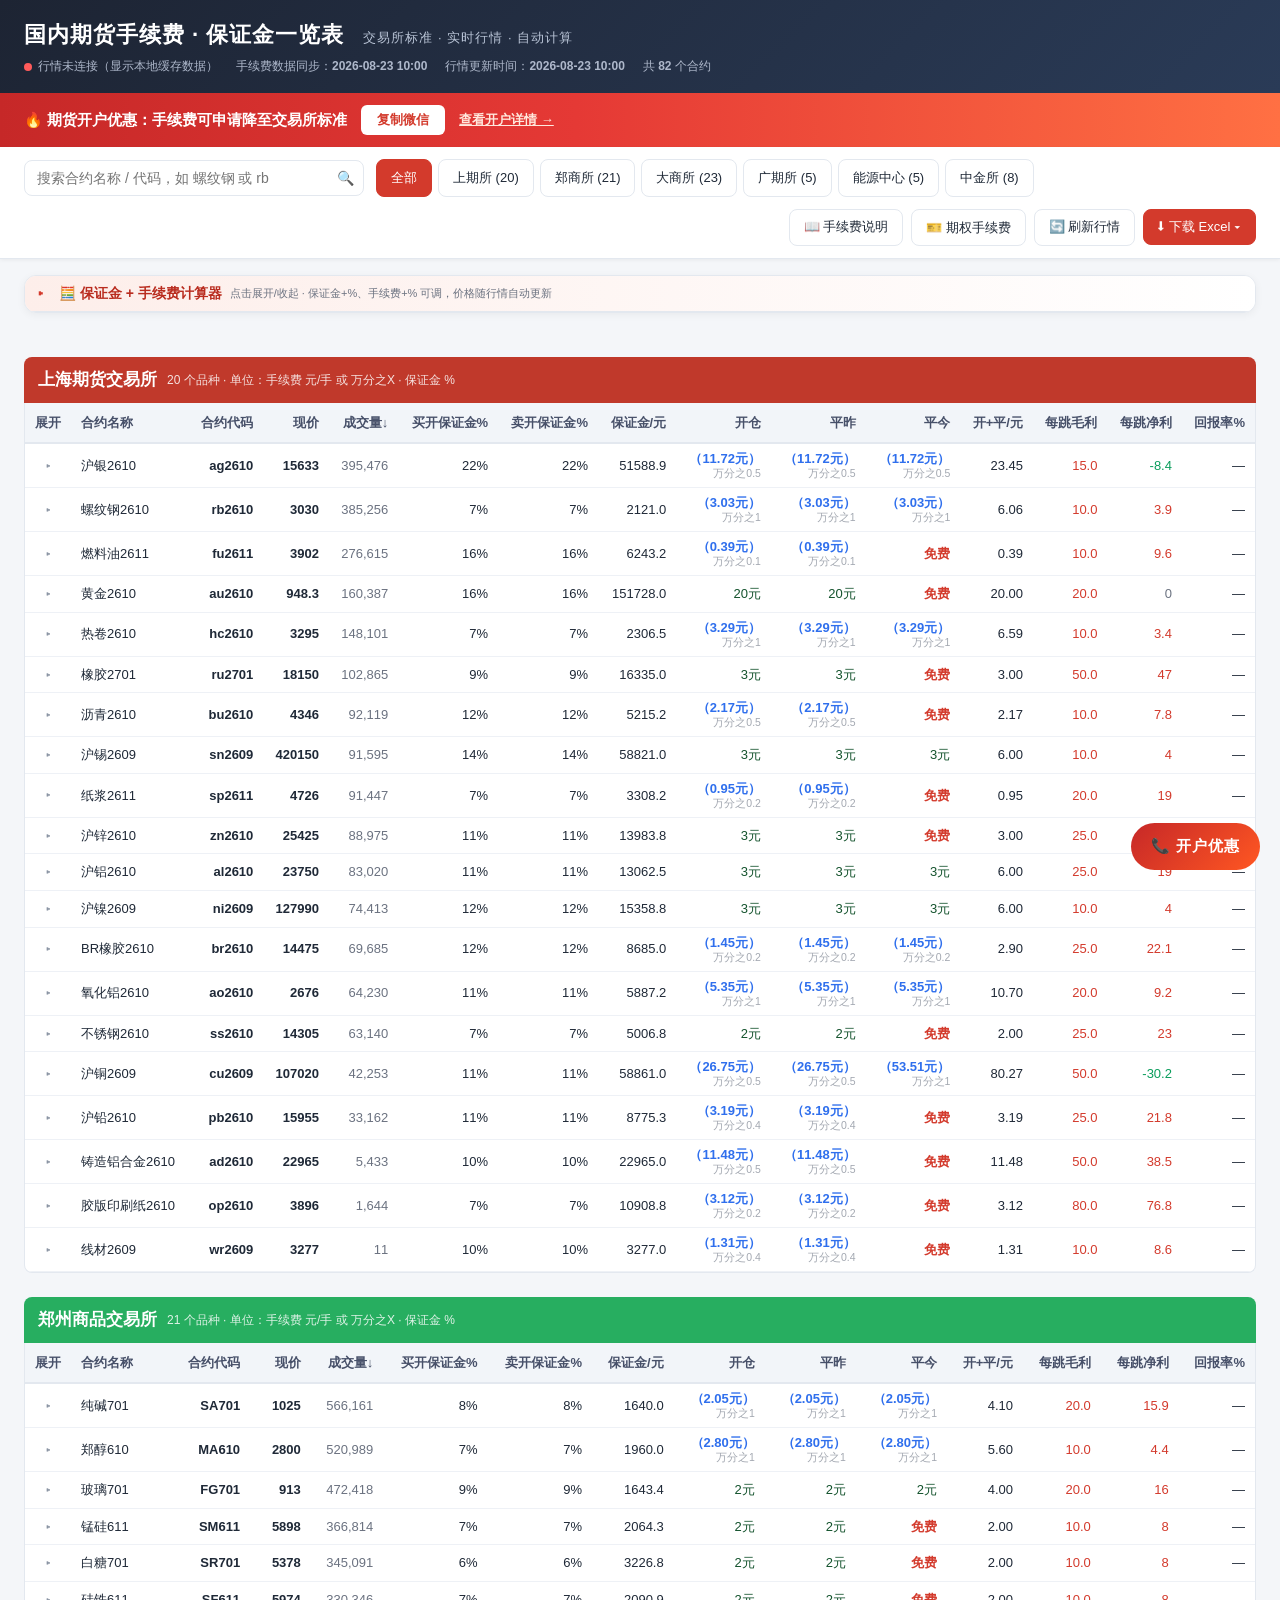
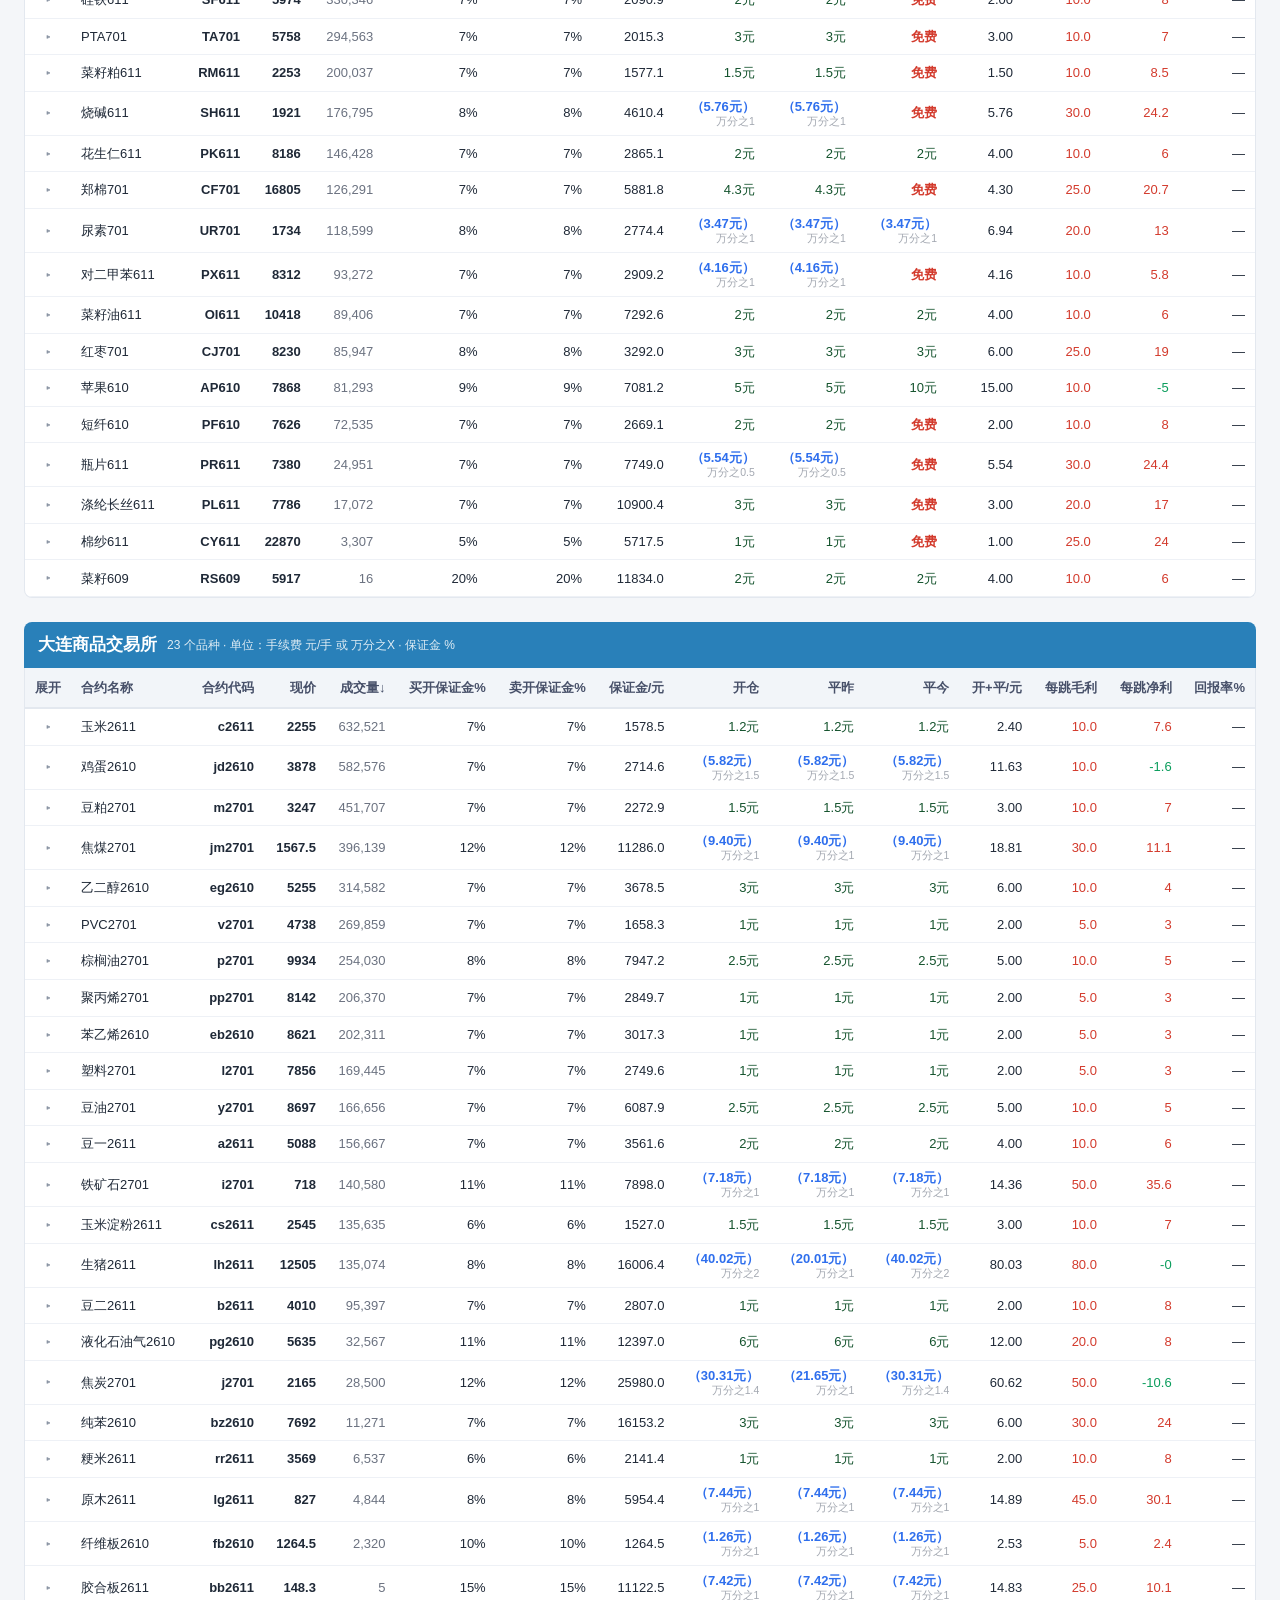
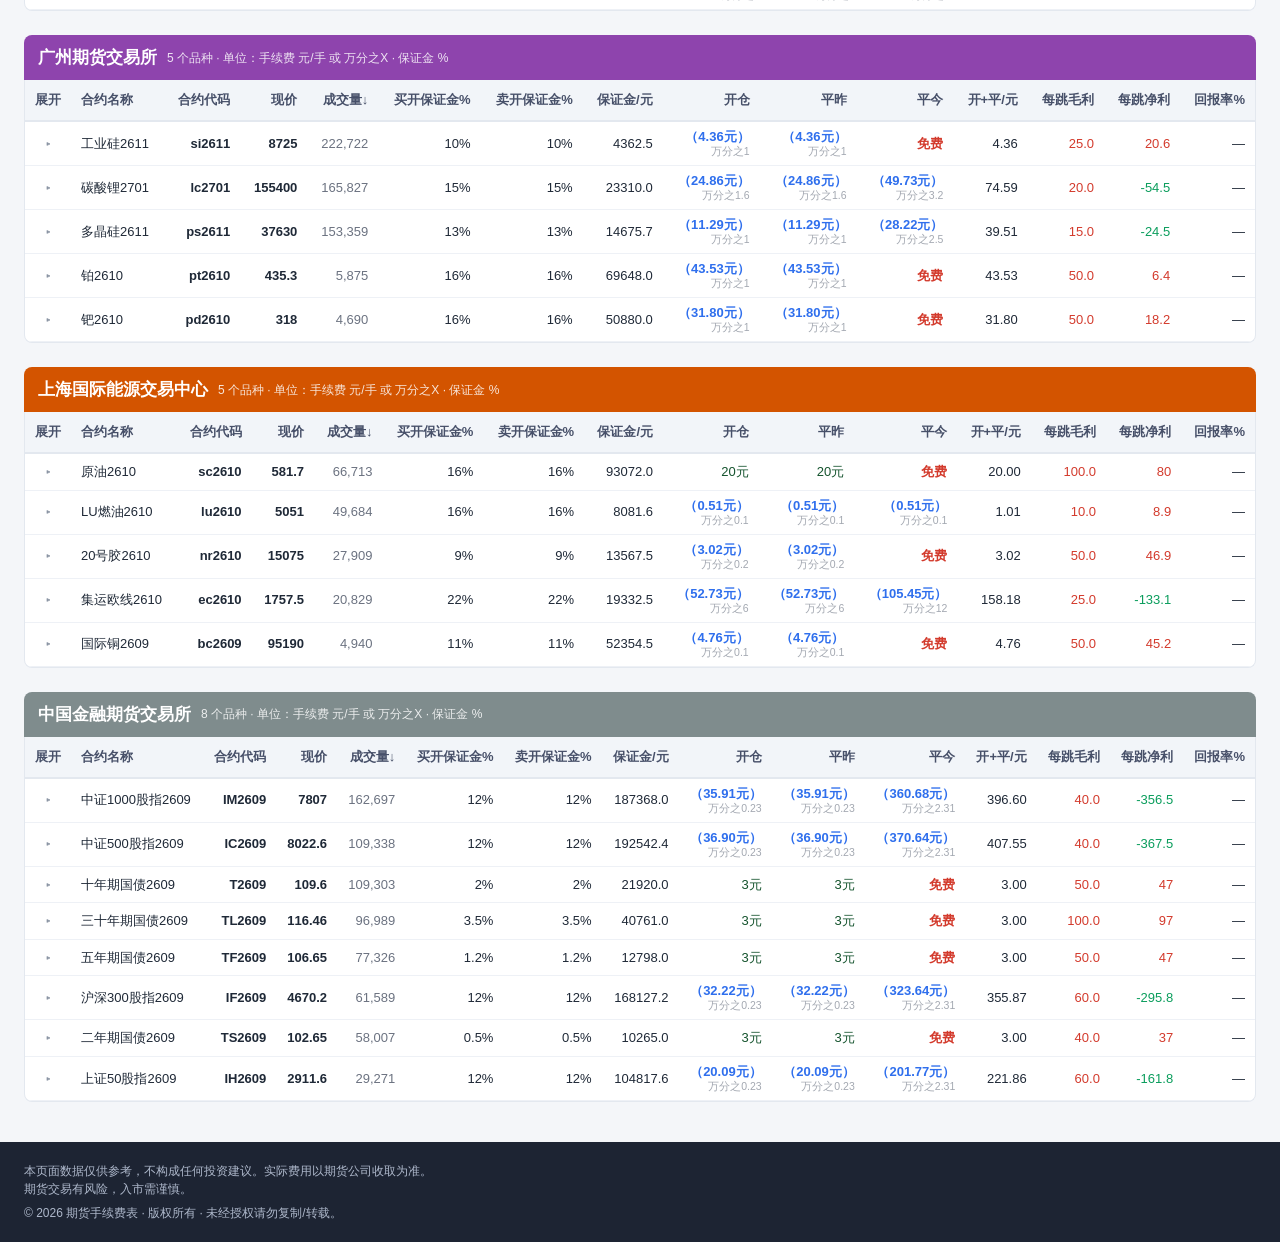
==== commit 7349528f: "Add files via upload" ====
--- a/index.html
+++ b/index.html
@@ -4,7 +4,7 @@
 <meta charset="UTF-8">
 <meta name="viewport" content="width=device-width, initial-scale=1.0">
 <title>国内期货手续费与保证金实时计算 - 期货手续费一览表</title>
-<link rel="stylesheet" href="css/style.css?v=20260823n">
+<link rel="stylesheet" href="css/style.css?v=20260823x">
 </head>
 <body>
 
@@ -86,6 +86,13 @@
           <label>手续费加收（+%）</label>
           <input type="number" id="calcFeeAdd" value="0" step="0.1">
         </div>
+        <div class="field">
+          <label>吃几跳（理论回报率用）</label>
+          <input type="number" id="calcTicks" value="10" min="1" step="1">
+        </div>
+      </div>
+      <div class="global-toggle">
+        <label class="gt-label"><input type="checkbox" id="calcAllVarieties"> <b>应用到全部品种</b><span class="gt-desc">开启后：下方所有品种的保证金金额、手续费、回报率都按上面的加收参数和吃几跳重新计算显示</span></label>
       </div>
       <div class="calc-results" id="calcResults"></div>
       <div class="calc-info" id="calcInfo"></div>
@@ -158,8 +165,8 @@
   </div>
 </div>
 
-<script src="js/data.js?v=20260823n"></script>
-<script src="js/app.js?v=20260823n"></script>
+<script src="js/data.js?v=20260823x"></script>
+<script src="js/app.js?v=20260823x"></script>
 </body>
 </html>
 
--- a/css/style.css
+++ b/css/style.css
@@ -133,7 +133,7 @@
 tbody tr.selected{ background:#fff2ef; }
 tbody tr.cursor{ cursor:pointer; }
 .fee-rate{ display:block; font-size:10.5px; color:#a3a8b1; line-height:1.15; font-weight:400; text-align:right; }
-.fee-amt{ display:block; font-size:14px; font-weight:700; color:var(--blue); line-height:1.15; text-align:right; }
+.fee-amt{ display:block; font-weight:700; color:var(--blue); line-height:1.15; text-align:right; }
 .fee-free{ color:var(--red); font-weight:700; }
 .fee-fixed{ color:#14532d; }
 .main-badge, .sub-badge{
@@ -257,11 +257,11 @@
   .combo-list{ max-height:220px; }
 
   /* ===== 手机端表格：精简列，保留表格形态可对比品种 ===== */
-  .main-table, .sub-table{ font-size:9px; white-space:normal; }
-  .main-table .main-badge, .main-table .sub-badge, .sub-table .main-badge, .sub-table .sub-badge{ font-size:8px; padding:1px 3px; }
+  .main-table, .sub-table{ font-size:11px; white-space:normal; }
+  .main-table .main-badge, .main-table .sub-badge, .sub-table .main-badge, .sub-table .sub-badge{ font-size:9px; padding:1px 3px; }
   .main-table th, .main-table td, .sub-table th, .sub-table td{ padding:2px 1px; }
-  .main-table .fee-amt, .sub-table .fee-amt{ display:block; font-size:12px; font-weight:700; color:var(--blue); }
-  .main-table .fee-rate, .sub-table .fee-rate{ font-size:8px; color:#8a94a3; }
+  .main-table .fee-amt, .sub-table .fee-amt{ display:block; font-weight:700; color:var(--blue); }
+  .main-table .fee-rate, .sub-table .fee-rate{ font-size:9px; color:#8a94a3; }
   /* 主表隐藏：展开(1) 代码(3) 现价(4) 成交量(5) 买开%(6) 卖开%(7) 每跳净利(14) 备注(15) */
     .main-table > tbody > tr[data-code] .main-badge{ display:none; }
   .main-table > thead > tr > th:nth-child(1), .main-table > tbody > tr[data-code] > td:nth-child(1),
@@ -270,6 +270,7 @@
   .main-table > thead > tr > th:nth-child(5), .main-table > tbody > tr[data-code] > td:nth-child(5),
   .main-table > thead > tr > th:nth-child(6), .main-table > tbody > tr[data-code] > td:nth-child(6),
   .main-table > thead > tr > th:nth-child(7), .main-table > tbody > tr[data-code] > td:nth-child(7),
+  .main-table > thead > tr > th:nth-child(13), .main-table > tbody > tr[data-code] > td:nth-child(13),
   .main-table > thead > tr > th:nth-child(14), .main-table > tbody > tr[data-code] > td:nth-child(14),
   .main-table > thead > tr > th:nth-child(15), .main-table > tbody > tr[data-code] > td:nth-child(15){ display:none; }
   .main-table > thead > tr > th:nth-child(2), .main-table > tbody > tr[data-code] > td:nth-child(2){ min-width:66px; }
@@ -279,11 +280,11 @@
   .sub-table th:nth-child(4), .sub-table td:nth-child(4),
   .sub-table th:nth-child(5), .sub-table td:nth-child(5),
   .sub-table th:nth-child(6), .sub-table td:nth-child(6),
+  .sub-table th:nth-child(12), .sub-table td:nth-child(12),
   .sub-table th:nth-child(13), .sub-table td:nth-child(13),
   .sub-table th:nth-child(14), .sub-table td:nth-child(14){ display:none; }
   .sub-table th:nth-child(1), .sub-table td:nth-child(1){ min-width:50px; }
   .main-table tr.expand-row > td{ padding:0; background:transparent; border:none; display:table-cell; }
-  .fee-amt{ font-size:12.5px; }
   .fee-rate{ font-size:9.5px; }
 }
 
@@ -329,7 +330,6 @@
   .promo b{ font-size:13px; }
   .promo .wechat{ padding:5px 12px; font-size:12px; }
   .float-btn{ right:12px; bottom:16px; padding:11px 14px; font-size:13px; }
-  .fee-amt{ font-size:12.5px; }
 }
 
 
@@ -400,3 +400,18 @@
   padding:0; z-index:2;
 }
 .combo-clear:hover{ background:#d4dbe6; color:#333; }
+
+/* ================= 全部品种模式：手机端品种名下方回报率小字 ================= */
+.roi-mobile{ display:block; font-size:10px; font-weight:400; margin-top:1px; line-height:1.2; }
+.roi-mobile.profit{ color:var(--up); }
+.roi-mobile.loss{ color:var(--down); }
+
+/* ================= 计算器：应用到全部品种开关 ================= */
+.global-toggle{ margin-top:10px; padding:8px 12px; background:#fff7e6; border:1px solid #f0d79a; border-radius:8px; }
+.gt-label{ display:flex; align-items:center; gap:8px; flex-wrap:wrap; font-size:13px; cursor:pointer; }
+.gt-label input{ width:16px; height:16px; cursor:pointer; }
+.gt-label b{ color:#8a6d1a; }
+.gt-desc{ font-size:12px; color:#a08a4d; }
+
+/* ================= 回报率列：平今优惠 / 平昨不优惠 两行 ================= */
+.roi-line{ display:block; font-size:11px; line-height:1.25; white-space:nowrap; }
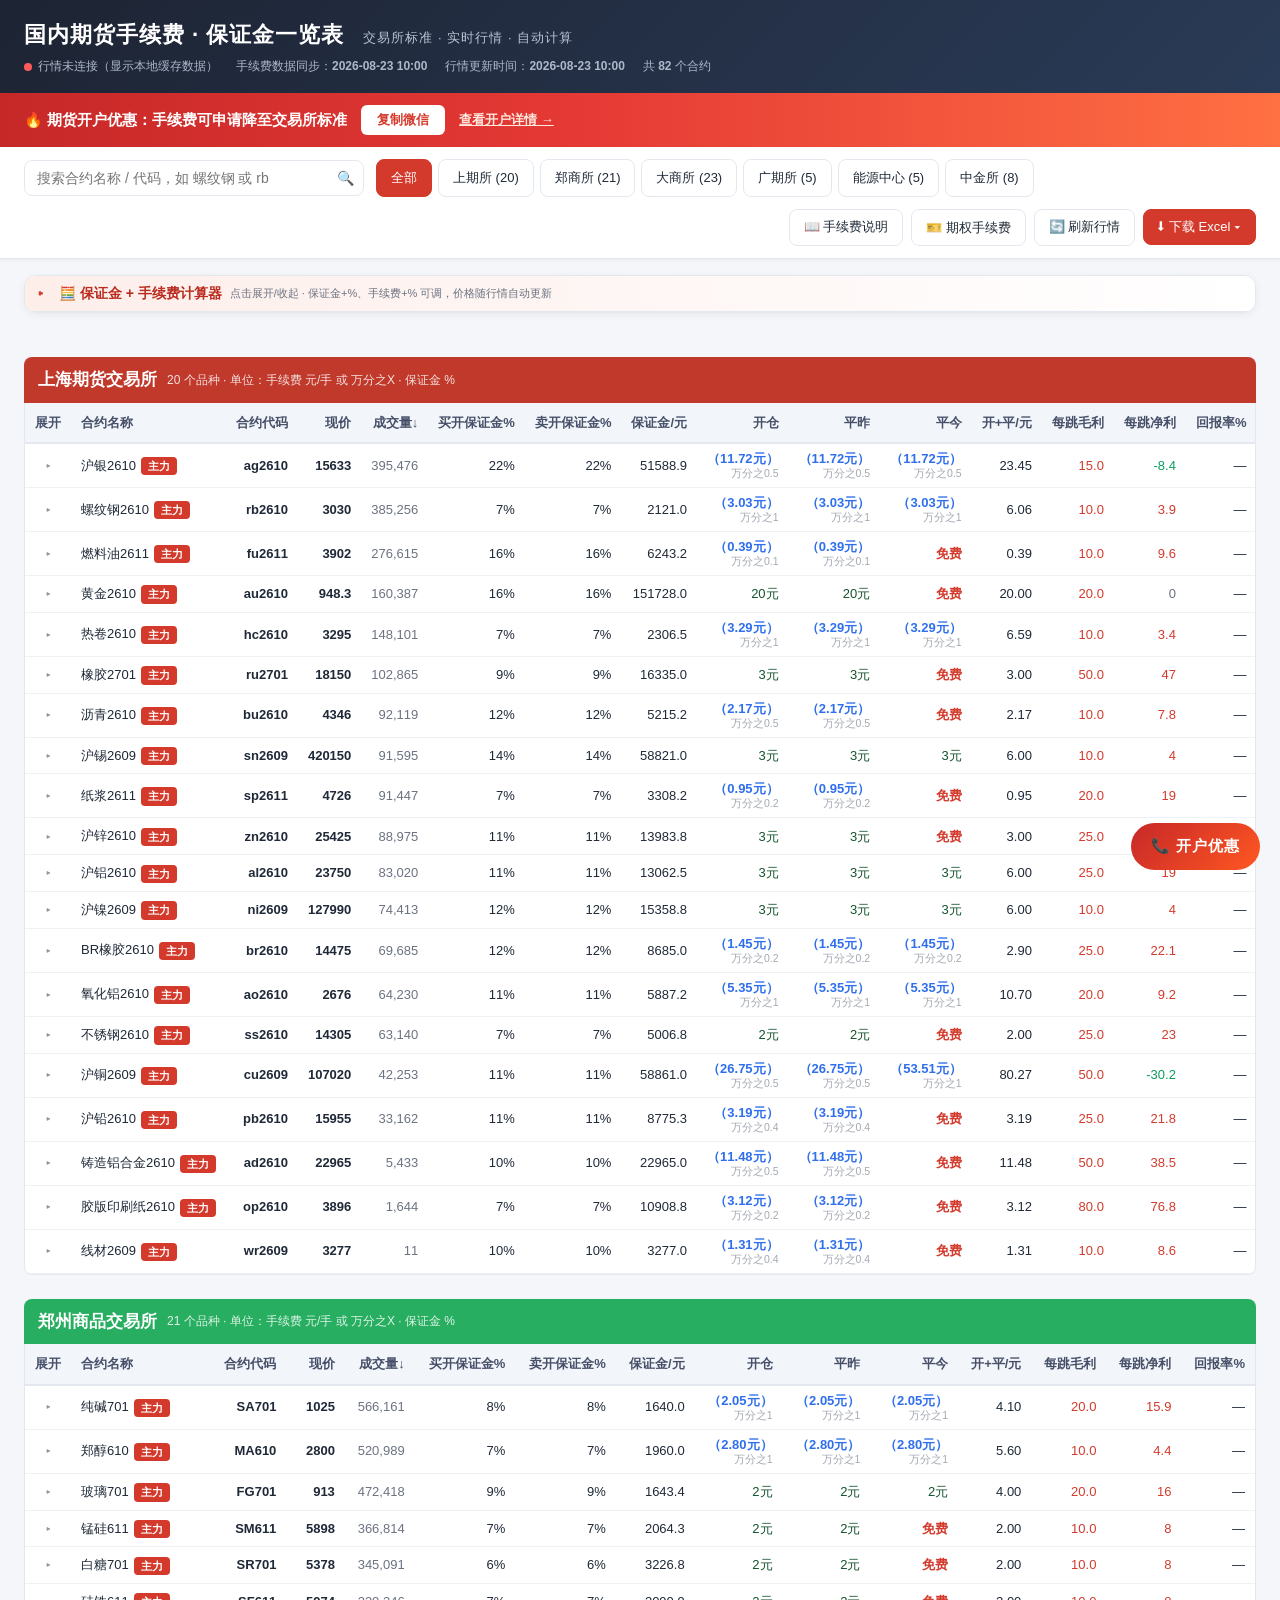
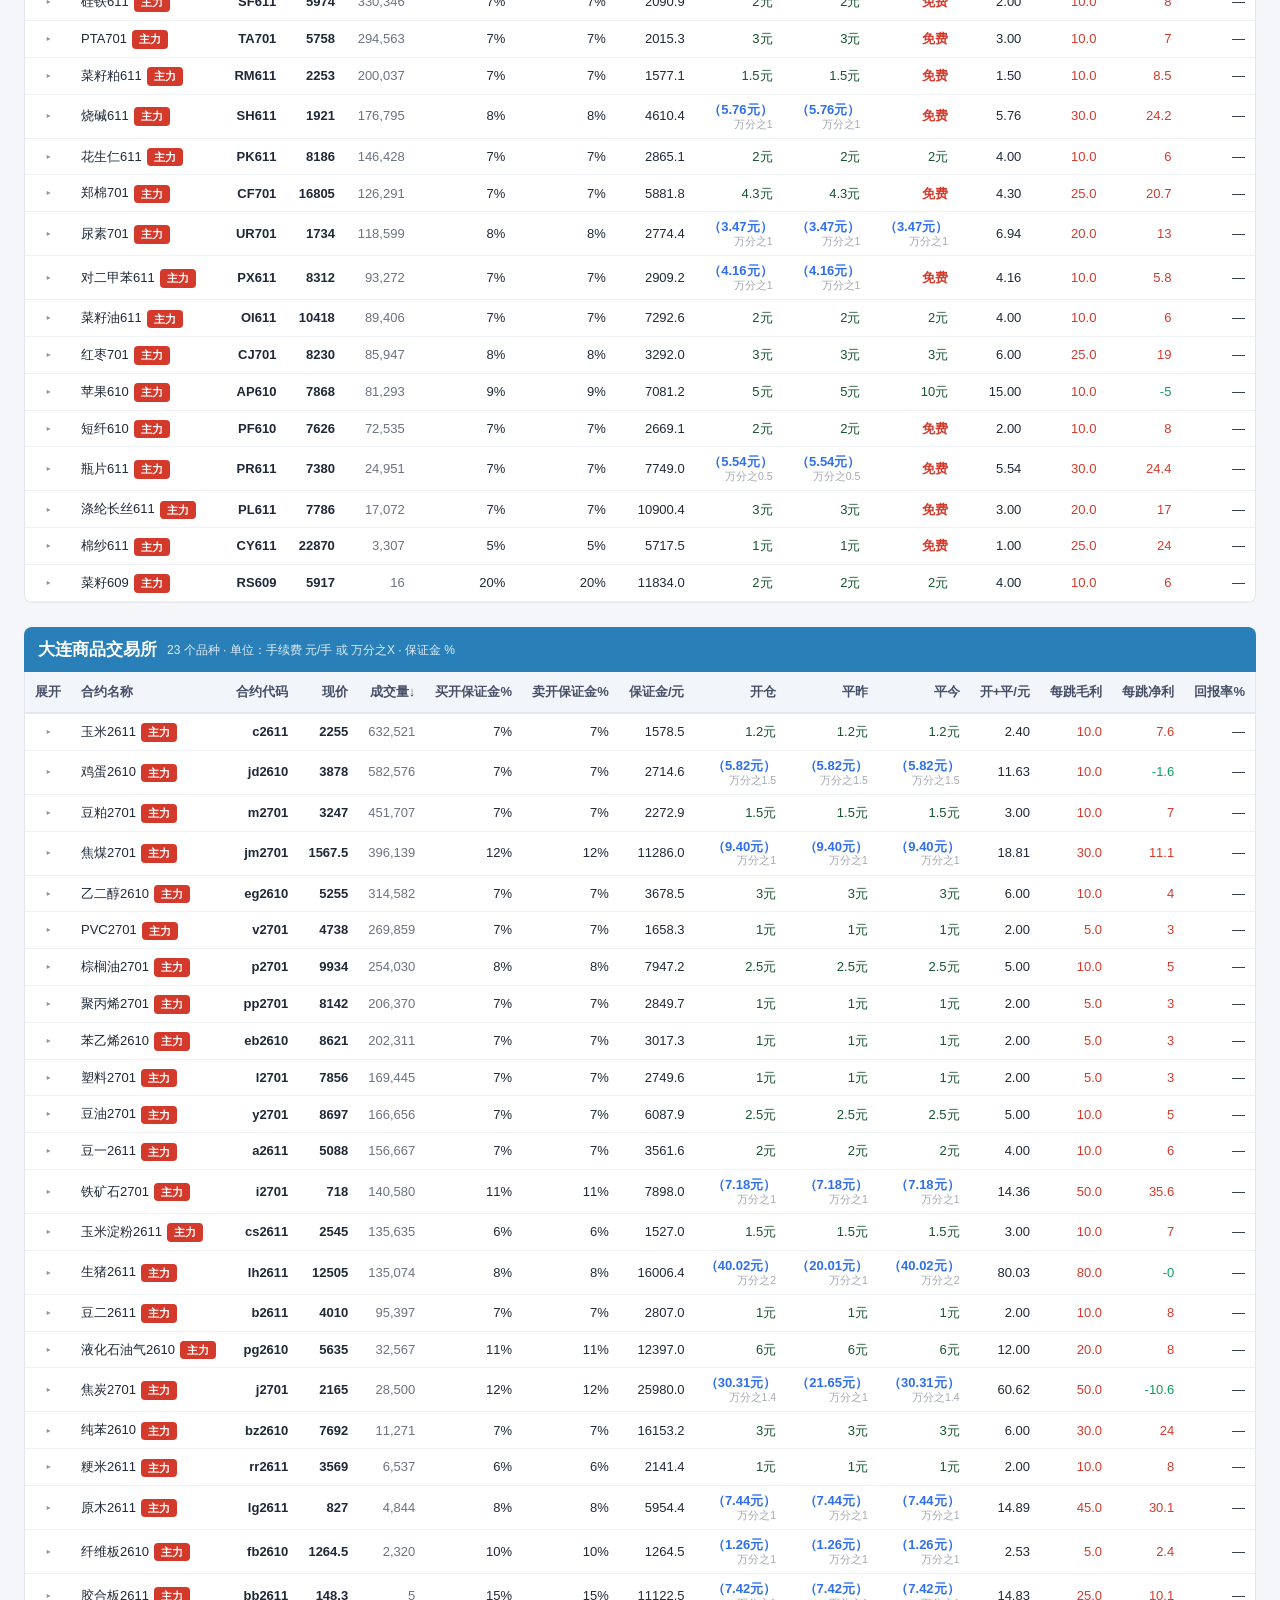
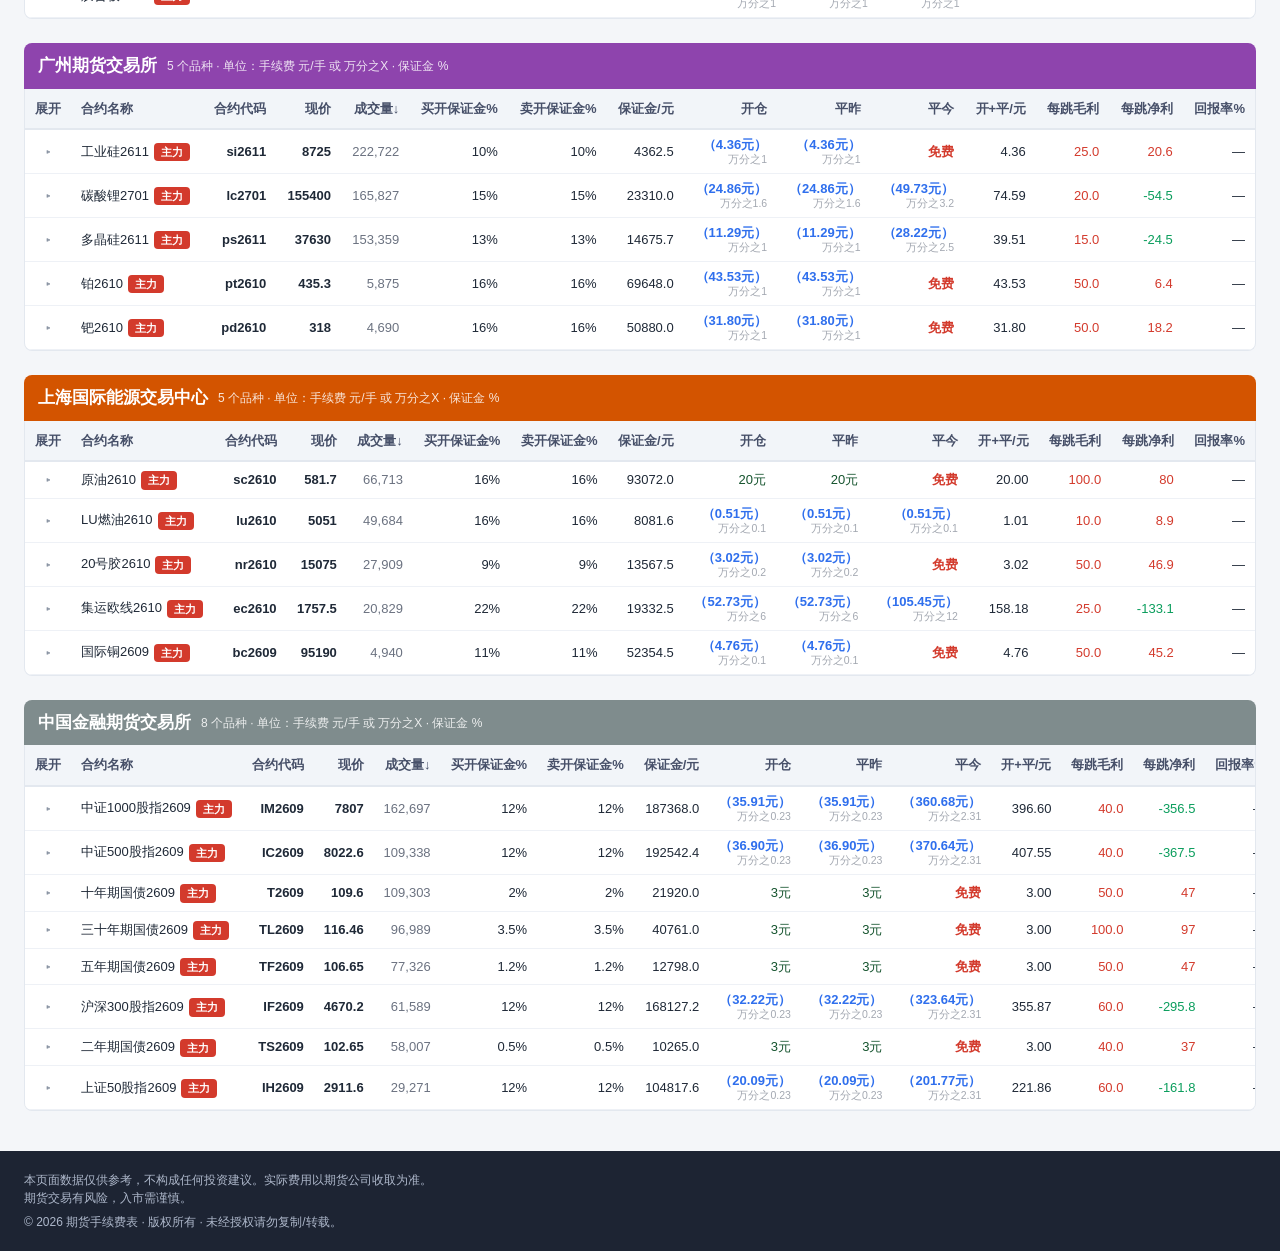
==== commit 890a878f: "Add files via upload" ====
--- a/index.html
+++ b/index.html
@@ -4,7 +4,7 @@
 <meta charset="UTF-8">
 <meta name="viewport" content="width=device-width, initial-scale=1.0">
 <title>国内期货手续费与保证金实时计算 - 期货手续费一览表</title>
-<link rel="stylesheet" href="css/style.css?v=20260823x">
+<link rel="stylesheet" href="css/style.css?v=20260824a">
 </head>
 <body>
 
@@ -165,8 +165,8 @@
   </div>
 </div>
 
-<script src="js/data.js?v=20260823x"></script>
-<script src="js/app.js?v=20260823x"></script>
+<script src="js/data.js?v=20260824a"></script>
+<script src="js/app.js?v=20260824a"></script>
 </body>
 </html>
 
--- a/css/style.css
+++ b/css/style.css
@@ -282,7 +282,8 @@
   .sub-table th:nth-child(6), .sub-table td:nth-child(6),
   .sub-table th:nth-child(12), .sub-table td:nth-child(12),
   .sub-table th:nth-child(13), .sub-table td:nth-child(13),
-  .sub-table th:nth-child(14), .sub-table td:nth-child(14){ display:none; }
+  .sub-table th:nth-child(14), .sub-table td:nth-child(14),
+  .sub-table th:nth-child(15), .sub-table td:nth-child(15){ display:none; }
   .sub-table th:nth-child(1), .sub-table td:nth-child(1){ min-width:50px; }
   .main-table tr.expand-row > td{ padding:0; background:transparent; border:none; display:table-cell; }
   .fee-rate{ font-size:9.5px; }
@@ -386,6 +387,7 @@
 
 /* ================= 展开行：收起按钮 ================= */
 .collapse-bar{ padding:6px 10px; background:#eef4fb; border:1px solid var(--border); border-bottom:none; border-radius:8px 8px 0 0; text-align:center; }
+@media (min-width:821px){ .collapse-bar{ display:none; } }
 .collapse-btn{ background:var(--primary); color:#fff; border:none; border-radius:6px; padding:5px 14px; font-size:12px; cursor:pointer; }
 .collapse-btn:active{ opacity:.8; }
 
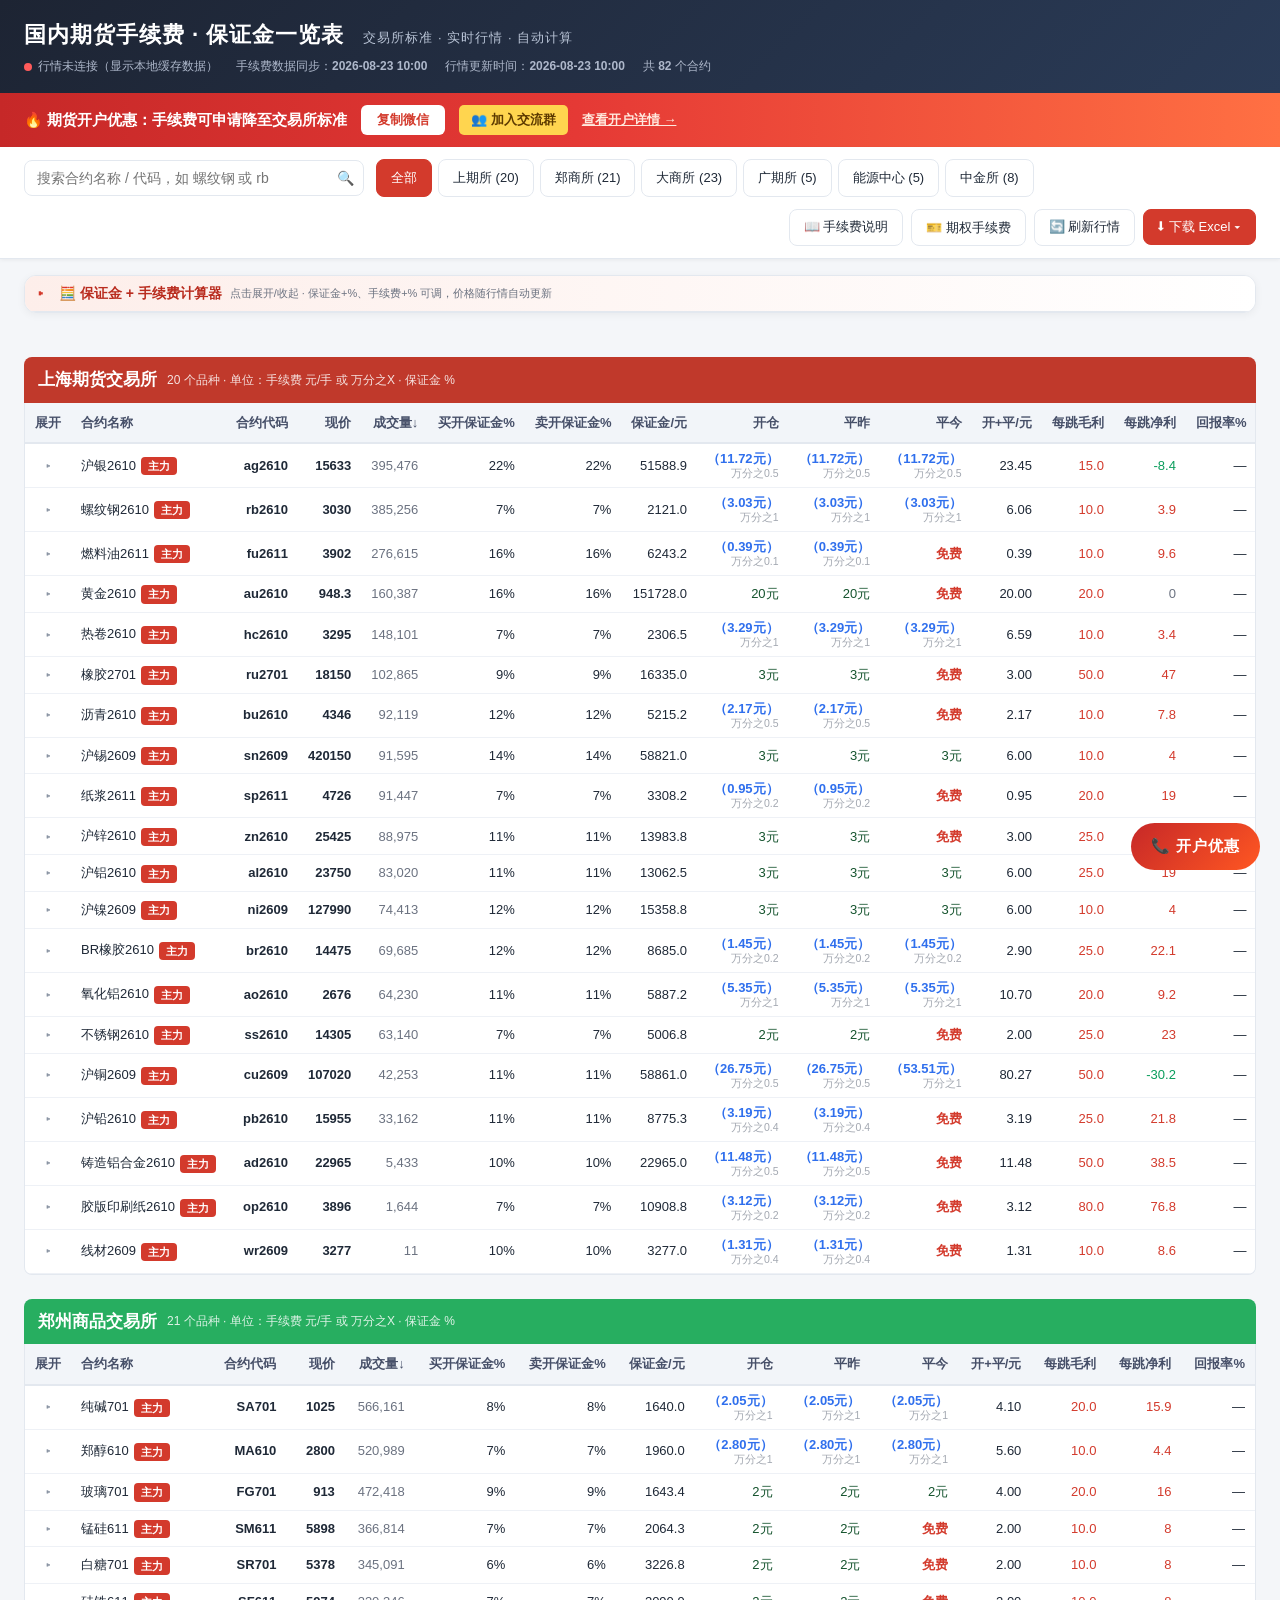
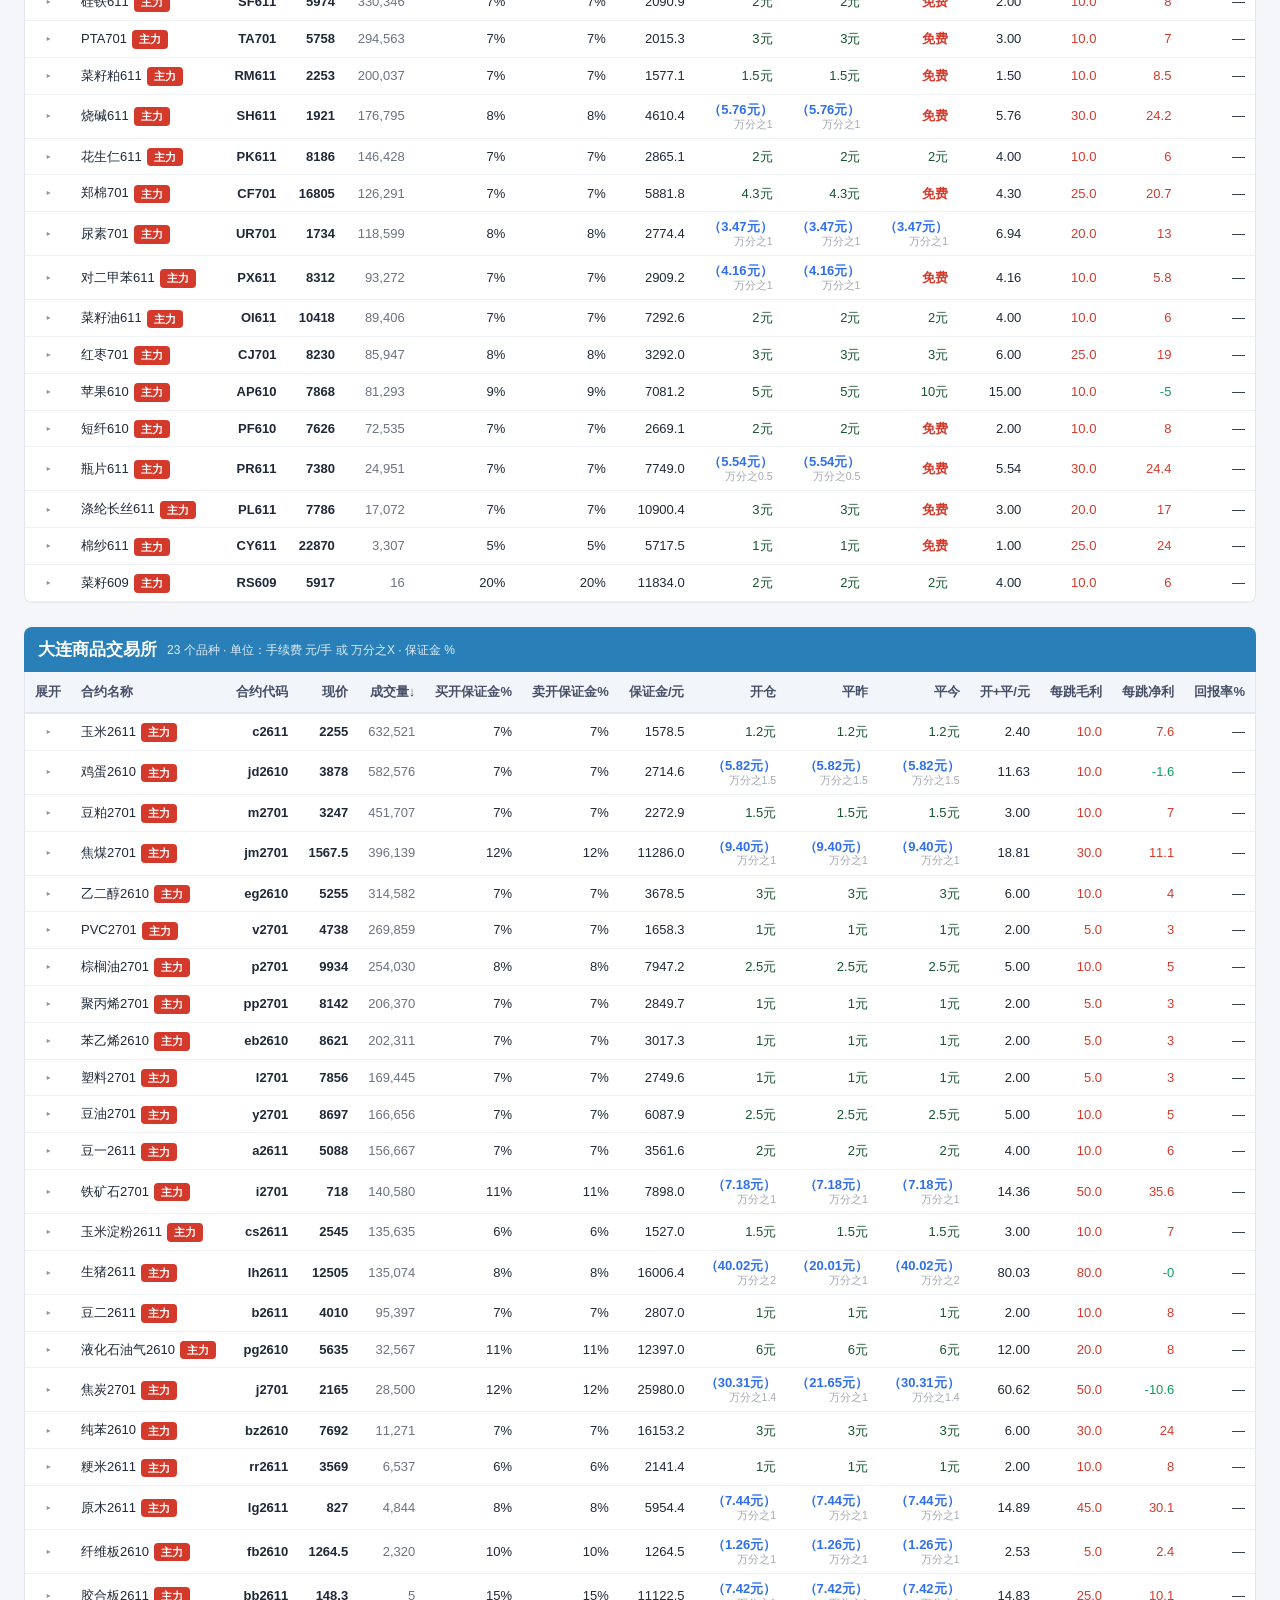
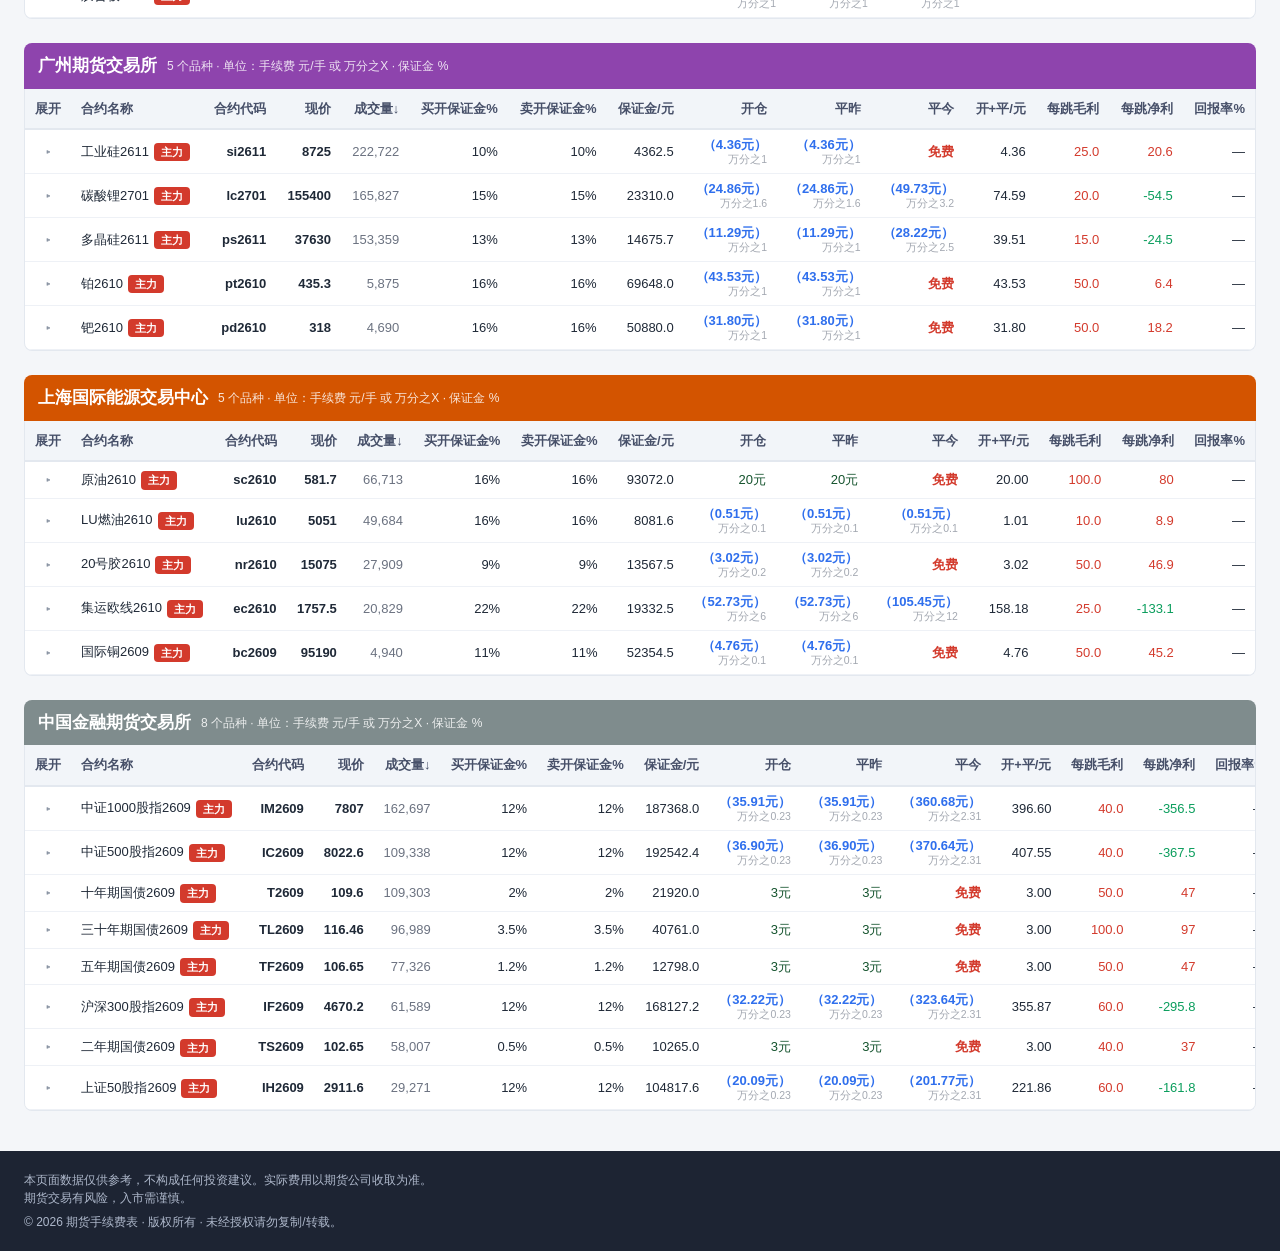
==== commit e842c17c: "Add files via upload" ====
--- a/index.html
+++ b/index.html
@@ -4,7 +4,7 @@
 <meta charset="UTF-8">
 <meta name="viewport" content="width=device-width, initial-scale=1.0">
 <title>国内期货手续费与保证金实时计算 - 期货手续费一览表</title>
-<link rel="stylesheet" href="css/style.css?v=20260824a">
+<link rel="stylesheet" href="css/style.css?v=20260824h">
 </head>
 <body>
 
@@ -24,6 +24,7 @@
   <div class="wrap">
     <span>🔥 <b>期货开户优惠</b>：手续费可申请降至交易所标准</span>
     <button class="wechat" data-copy-wechat="qhcg66" id="btnCopyWechat">复制微信</button>
+    <span class="btn-more group" id="btnOpenGroup">👥 加入交流群</span>
     <span class="btn-more" id="btnOpenAd">查看开户详情 →</span>
   </div>
 </div>
@@ -90,6 +91,10 @@
           <label>吃几跳（理论回报率用）</label>
           <input type="number" id="calcTicks" value="10" min="1" step="1">
         </div>
+        <div class="field">
+          <label>点数（可填，如 100 点）</label>
+          <input type="number" id="calcPoints" placeholder="如 100" step="any">
+        </div>
       </div>
       <div class="global-toggle">
         <label class="gt-label"><input type="checkbox" id="calcAllVarieties"> <b>应用到全部品种</b><span class="gt-desc">开启后：下方所有品种的保证金金额、手续费、回报率都按上面的加收参数和吃几跳重新计算显示</span></label>
@@ -121,6 +126,17 @@
     <p>扫码加微信（备注“开户”）：</p>
     <img class="qr-img" id="adQr" src="img/qrcode.png" alt="微信二维码">
     <p style="color:#a33; font-size:12px;">※ 请把「qhcg66」和二维码图片替换成你的真实信息（在 index.html 中搜索“qhcg66”和“adQr”修改）。</p>
+  </div>
+</div>
+
+<!-- 交流群弹窗 -->
+<div class="modal-mask" id="groupModal">
+  <div class="modal">
+    <span class="close" data-close="groupModal">×</span>
+    <h3>👥 加入期货交流群</h3>
+    <p>和更多交易者交流心得、分享行情（扫码进群）：</p>
+    <img class="qr-img" id="groupQr" src="img/group-qrcode.png" alt="交流群二维码">
+    <p style="color:#a33; font-size:12px;">※ 请把图片「img/group-qrcode.png」替换成你的群二维码图片。</p>
   </div>
 </div>
 
@@ -165,8 +181,8 @@
   </div>
 </div>
 
-<script src="js/data.js?v=20260824a"></script>
-<script src="js/app.js?v=20260824a"></script>
+<script src="js/data.js?v=20260824h"></script>
+<script src="js/app.js?v=20260824h"></script>
 </body>
 </html>
 
--- a/css/style.css
+++ b/css/style.css
@@ -417,3 +417,7 @@
 
 /* ================= 回报率列：平今优惠 / 平昨不优惠 两行 ================= */
 .roi-line{ display:block; font-size:11px; line-height:1.25; white-space:nowrap; }
+
+/* ================= 加入交流群按钮 ================= */
+.promo .btn-more.group{ background:#FFD54F; color:#5d3a00; border-radius:5px; padding:5px 12px; font-weight:700; text-decoration:none; }
+.promo .btn-more.group:hover{ background:#FFC107; color:#3d2600; }
